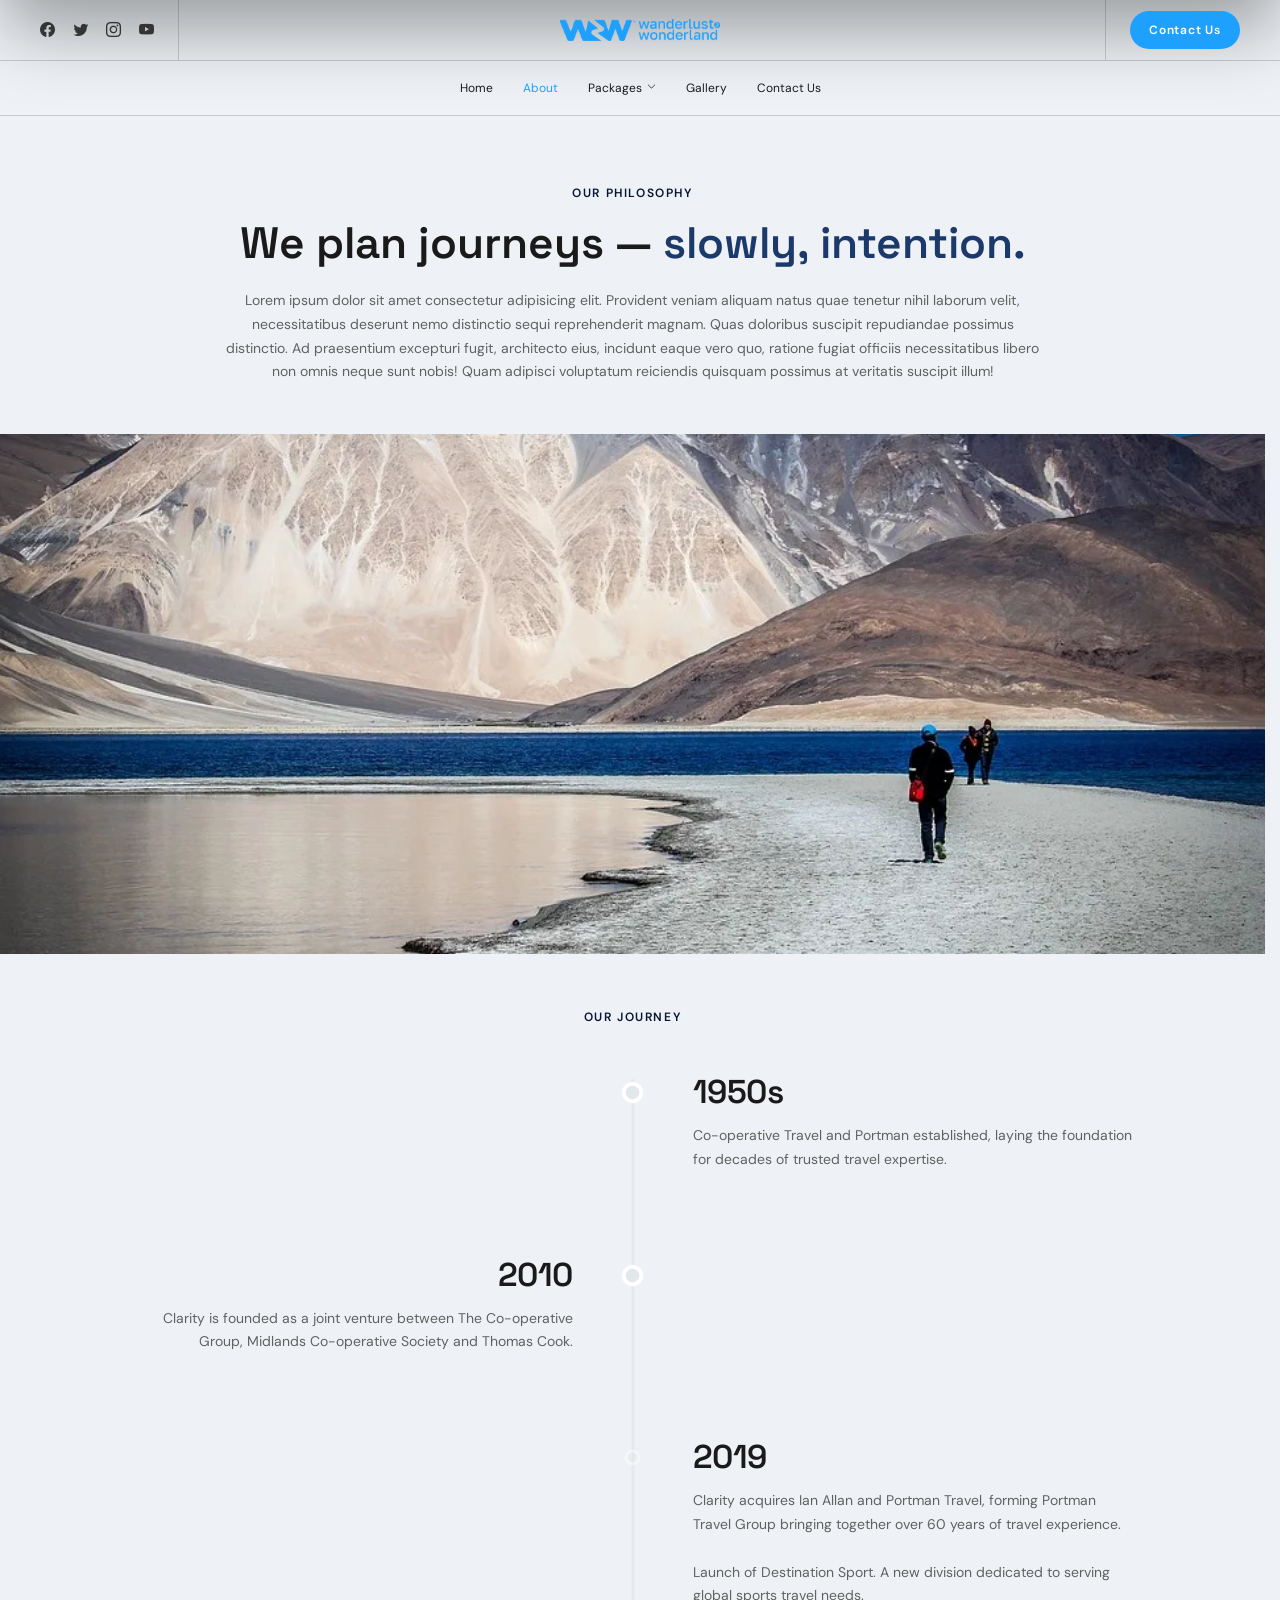
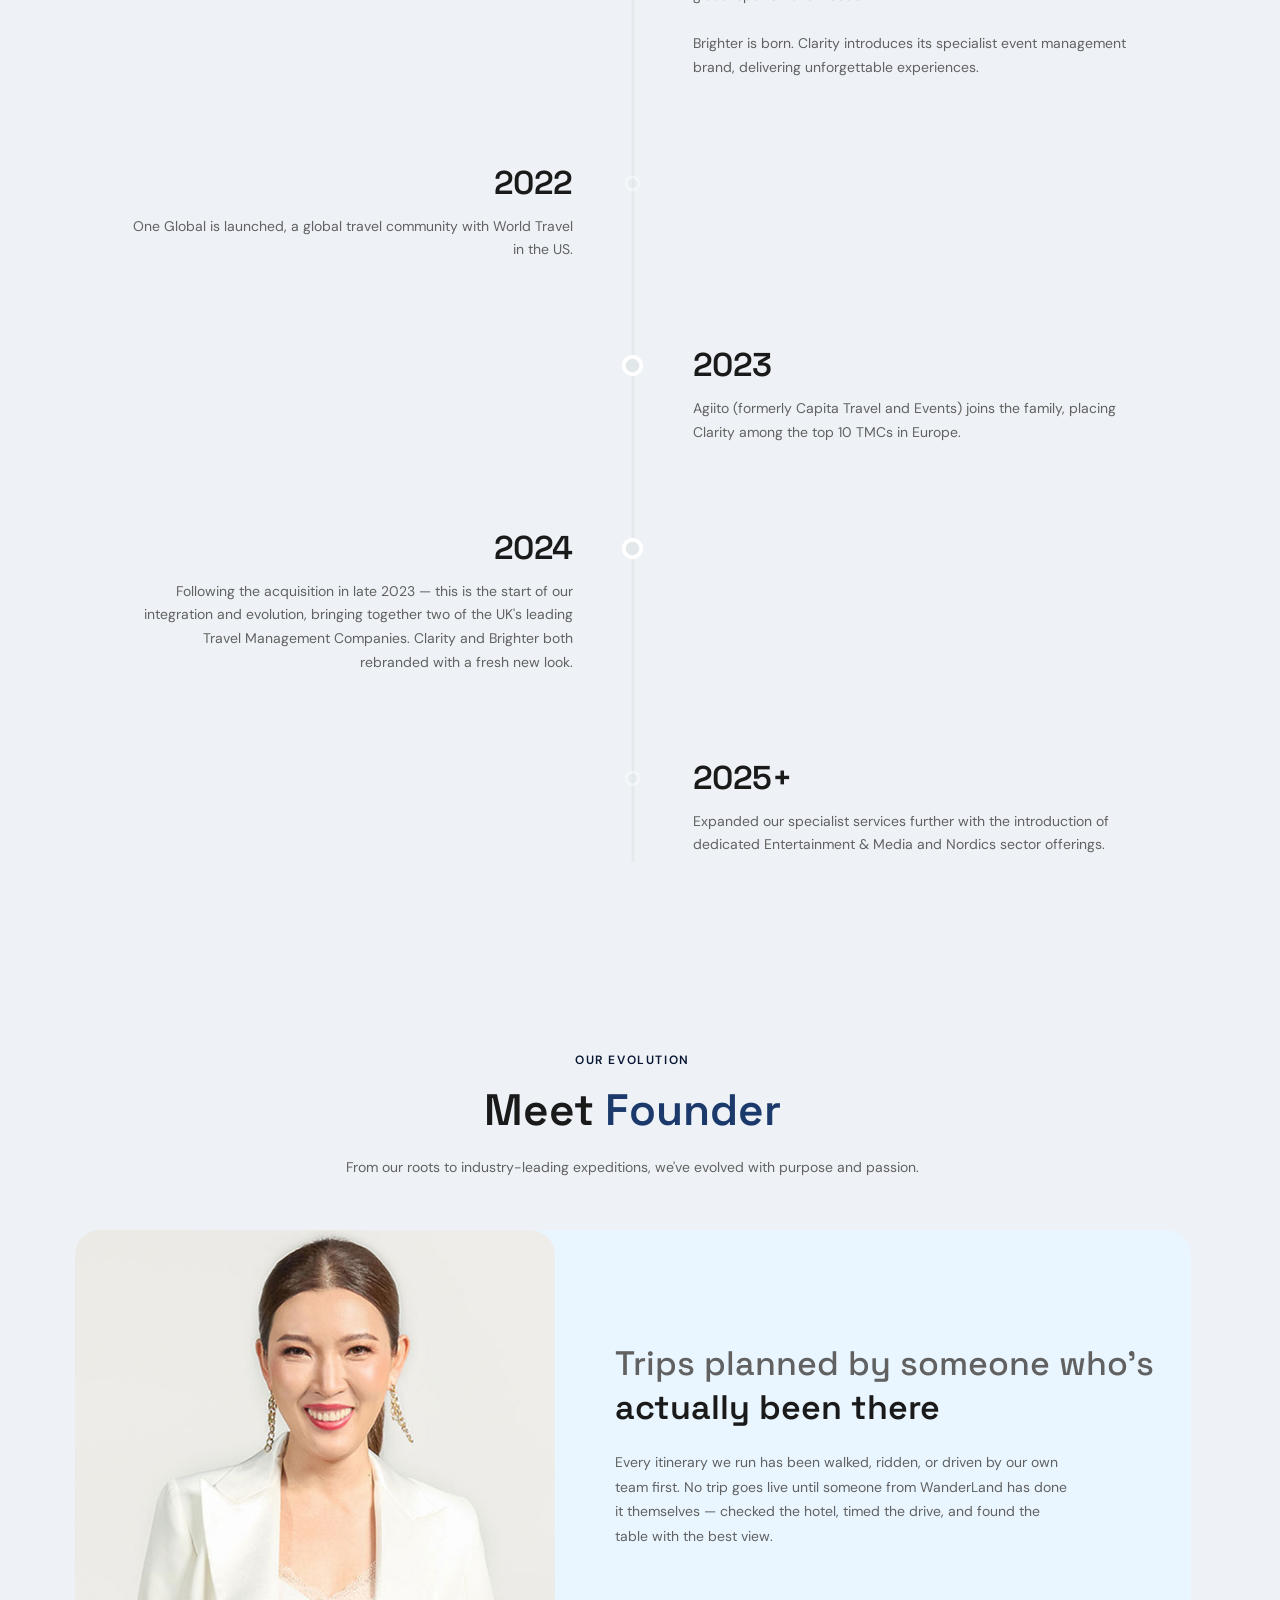
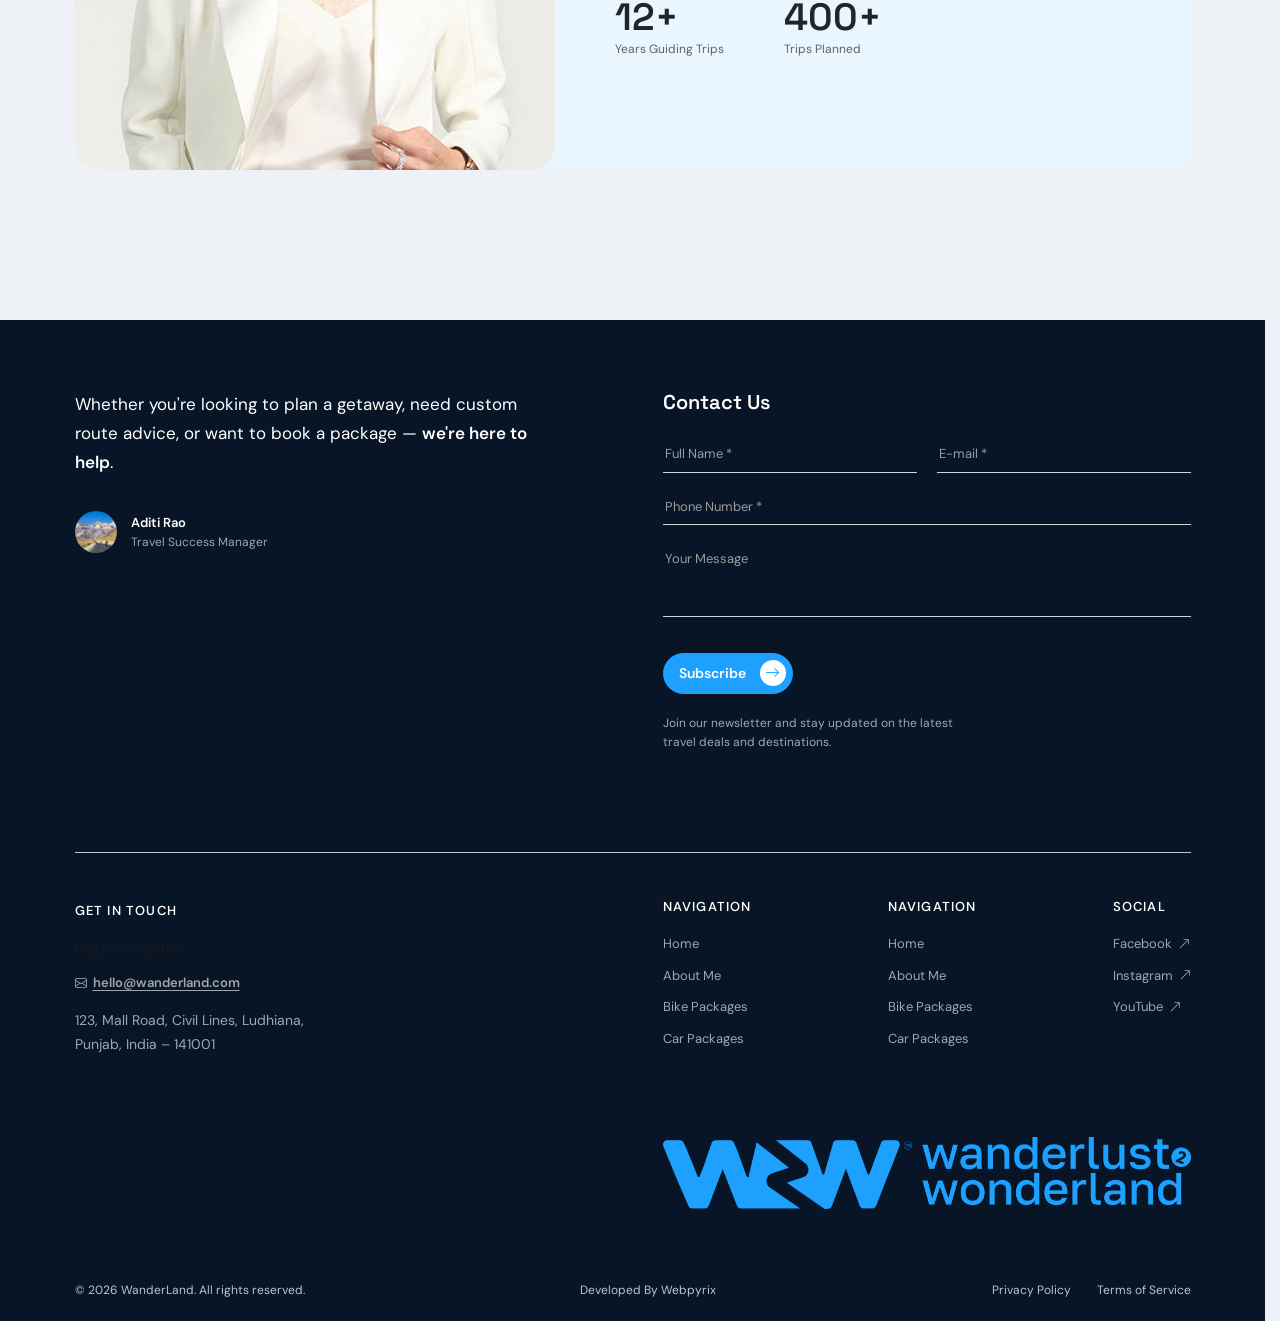
==== about.html @ 1464ff08 "all page complete" ====
<!DOCTYPE html>
<html lang="en">
<head>
<meta charset="UTF-8">
<meta name="viewport" content="width=device-width, initial-scale=1.0">
<title>About Us - WanderLand</title>

<!-- Bootstrap & Icons -->
<link href="https://cdn.jsdelivr.net/npm/bootstrap@5.3.3/dist/css/bootstrap.min.css" rel="stylesheet">
<link rel="stylesheet" href="https://cdn.jsdelivr.net/npm/bootstrap-icons@1.11.3/font/bootstrap-icons.css">
<link href="https://fonts.googleapis.com/css2?family=DM+Sans:wght@400;500;600;700&family=Montserrat:wght@400;500;600&family=Playfair+Display:wght@500;600;700&family=Space+Grotesk:wght@500;600;700&display=swap" rel="stylesheet">

<link rel="stylesheet" href="./style/style.css">
<link rel="stylesheet" href="./style/media.css">
</head>

<body>
    <style>
        .main-nav a { color: var(--heading); }
        .social-icons a { color: var(--heading); }
        .top-bar { border-bottom: 1px solid rgb(0 0 0 / 16%); }
        .contact-wrap { border-left: 1px solid rgb(0 0 0 / 16%); }
        .header-left { border-right: 1px solid rgb(0 0 0 / 16%); }
        .main-nav { border-bottom: 1px solid rgb(0 0 0 / 16%); }
    </style>

<header class="site-header" id="siteHeader">

  <div class="top-bar">
    <div class="top-bar-inner">

      <div class="header-left">
        <div class="social-icons">
          <a href="#" aria-label="Facebook"><i class="bi bi-facebook"></i></a>
          <a href="#" aria-label="Twitter"><i class="bi bi-twitter"></i></a>
          <a href="#" aria-label="Instagram"><i class="bi bi-instagram"></i></a>
          <a href="#" aria-label="YouTube"><i class="bi bi-youtube"></i></a>
        </div>

        <button class="menu-toggle" id="menuToggle" aria-label="Open menu">
          <span class="menu-lines">
            <span></span>
            <span></span>
          </span>
        </button>
      </div>

      <a href="index.html" class="logo">
       <img src="images/logo/Full Logo Horizontal PNG.png" alt="Logo">
      </a>

      <div class="contact-wrap">
        <a href="contact.html">
          <button class="btn-contact project-cta-btn">
            <span class="btn-text">Contact Us</span>
          </button>
        </a>
      </div>

    </div>
  </div>

  <!-- Second nav: main menu -->
  <nav class="main-nav">
    <ul>
      <li><a href="index.html">Home</a></li>
      <li><a href="about.html" class="active">About</a></li>
      <li class="has-dropdown">
        <a href="package-detail.html" class="dropdown-trigger">
          Packages <i class="bi bi-chevron-down dropdown-arrow"></i>
        </a>
        <ul class="nav-dropdown">
          <li><a href="bike-packages.html">Bike Packages</a></li>
          <li><a href="car-packages.html">Car Packages</a></li>
        </ul>
      </li>
      <li><a href="gallery.html">Gallery</a></li>
      <li><a href="contact.html">Contact Us</a></li>
    </ul>
  </nav>

</header>

<!-- ============ FULLSCREEN MENU OVERLAY ============ -->
<div class="mega-menu" id="megaMenu">
  <div class="mega-menu-inner">
    <div class="mega-menu-left">
      <img src="./images/img6.jpg" alt="" id="megaMenuImg" class="mega-menu-img show">
    </div>
    <div class="mega-menu-content">
      <div class="mega-menu-right">
        <ul class="mega-menu-list">
          <li><a href="index.html" data-img="./images/img6.jpg">Home</a></li>
          <li><a href="about.html" data-img="./images/img4.jpg" class="active">About</a></li>
          <li><a href="package-detail.html" data-img="./images/img1.jpg">Packages</a></li>
          <li><a href="#" data-img="./images/img9.jpg">Stories</a></li>
          <li><a href="#" data-img="./images/img5.jpg">Gallery</a></li>
          <li><a href="contact.html" data-img="./images/img7.jpg">Contact</a></li>
        </ul>
      </div>

      <div class="mega-menu-info">
        <div class="mega-menu-info-block">
          <span class="mega-info-label">Social</span>
          <a href="#">Facebook</a>
          <a href="#">Instagram</a>
          <a href="#">YouTube</a>
        </div>
        <div class="mega-menu-info-block">
          <span class="mega-info-label">Find Us</span>
          <p class="mega-info-line">123, Mall Road, Civil Lines</p>
          <p class="mega-info-line">Ludhiana, Punjab, India – 141001</p>
        </div>
      </div>
    </div>
  </div>
</div>

<!-- ============ PAGE WRAP ============ -->
<div class="page-wrap">

  <!-- ============================================================
       1. ABOUT HERO SECTION (Our Philosophy)
       ============================================================ -->
  <section class="about-hero-section">
    <div class="container">

      <!-- Reusable Center Heading (Matches index.html) -->
      <div class="section-heading-center">
        <span class="packages-eyebrow">Our Philosophy</span>

        <h1>
          We plan journeys  — <span class="heading-highlight">slowly, intention.</span>
        </h1>

        <p class="para">
Lorem ipsum dolor sit amet consectetur adipisicing elit. Provident veniam aliquam natus quae tenetur nihil laborum velit, necessitatibus deserunt nemo distinctio sequi reprehenderit magnam. Quas doloribus suscipit repudiandae possimus distinctio.
Ad praesentium excepturi fugit, architecto eius, incidunt eaque vero quo, ratione fugiat officiis necessitatibus libero non omnis neque sunt nobis! Quam adipisci voluptatum reiciendis quisquam possimus at veritatis suscipit illum!        </p>
      </div>
         </div>

      <!-- Big Center Rounded Image -->
      <div class="about-hero-image-wrap">
        <div class="about-hero-image-card">
          <img src="./images/img10.webp" alt="WanderLand Landscape" onerror="this.src='https://placehold.co/1200x675/1ea0fe/ffffff?text=Add+Photo'">
        </div>
      </div>

 
  </section>

  <style>
    /* ============ 1. ABOUT HERO SECTION STYLES ============ */
    .about-hero-section {
        padding: 180px 0 50px;
        text-align: center;
    }

    /* Common Reusable Section Heading */
    .section-heading-center {
        text-align: center;
        max-width: 820px;
        margin: 0 auto 50px;
  
    }

    .section-heading-center .packages-eyebrow {
        margin-bottom: 14px;
        display: inline-block;
    }

    .section-heading-center h1,
    .section-heading-center h2 {
        font-size: clamp(26px, 3.8vw, 44px);
        font-weight: 600;
        line-height: 1.25;
        color: var(--heading);
        margin-bottom: 18px;
    }

    .section-heading-center .para {
        font-size: 14px;
        line-height: 1.7;
        color: var(--para);
        /* max-width: 640px; */
        margin: 0 auto;
    }

    /* Center Rounded Image */


    .about-hero-image-card {
        width: 100%;
        /* aspect-ratio: 16 / 9; */
        height: 520px;
        /* border-radius: var(--card-radius); */
        overflow: hidden;
   
        /* border: 1px solid #dfe3e4; */
    }

    .about-hero-image-card img {
        width: 100%;
        height: 100%;
        object-fit: cover;
        display: block;
        transition: transform 0.8s ease;
    }

    .about-hero-image-card:hover img {
        transform: scale(1.03);
    }


  </style>


  <!-- ============================================================
       2. SCROLL TIMELINE SECTION (Our Evolution)
       ============================================================ -->
  <section class="journey-timeline-section" id="journeyTimeline">
    <div class="container">

      <!-- Reusable Heading (Same class) -->
      <div class="section-heading-center" style="margin-bottom: 14px;">
        <span class="packages-eyebrow">Our Journey</span>
        <!-- <h2>
          A journey built on <span class="heading-highlight">people and progress</span>
        </h2>
        <p class="para">
          From our roots to industry-leading expeditions, we've evolved with purpose and passion.
        </p> -->
      </div>





      

      <!-- Timeline Wrapper -->
      <div class="journey-timeline-body">

        <!-- Track Line & Scroll Progress Line -->
        <div class="journey-line-track" id="journeyTrack">
          <div class="journey-line-progress" id="journeyProgress"></div>
        </div>

        <!-- 1. 1950s -->
        <div class="journey-row is-right">
          <div class="journey-side journey-side-left"></div>
          <div class="journey-center-col">
            <span class="journey-dot"></span>
          </div>
          <div class="journey-side journey-side-right">
            <h3 class="journey-year">1950s</h3>
            <p class="para journey-desc">Co-operative Travel and Portman established, laying the foundation for decades of trusted travel expertise.</p>
          </div>
        </div>

        <!-- 2. 2010 -->
        <div class="journey-row is-left">
          <div class="journey-side journey-side-left">
            <h3 class="journey-year">2010</h3>
            <p class="para journey-desc">Clarity is founded as a joint venture between The Co-operative Group, Midlands Co-operative Society and Thomas Cook.</p>
          </div>
          <div class="journey-center-col">
            <span class="journey-dot"></span>
          </div>
          <div class="journey-side journey-side-right"></div>
        </div>

        <!-- 3. 2019 -->
        <div class="journey-row is-right">
          <div class="journey-side journey-side-left"></div>
          <div class="journey-center-col">
            <span class="journey-dot"></span>
          </div>
          <div class="journey-side journey-side-right">
            <h3 class="journey-year">2019</h3>
            <p class="para journey-desc">Clarity acquires Ian Allan and Portman Travel, forming Portman Travel Group bringing together over 60 years of travel experience.<br><br>Launch of Destination Sport. A new division dedicated to serving global sports travel needs.<br><br>Brighter is born. Clarity introduces its specialist event management brand, delivering unforgettable experiences.</p>
          </div>
        </div>

        <!-- 4. 2022 -->
        <div class="journey-row is-left">
          <div class="journey-side journey-side-left">
            <h3 class="journey-year">2022</h3>
            <p class="para journey-desc">One Global is launched, a global travel community with World Travel in the US.</p>
          </div>
          <div class="journey-center-col">
            <span class="journey-dot"></span>
          </div>
          <div class="journey-side journey-side-right"></div>
        </div>

        <!-- 5. 2023 -->
        <div class="journey-row is-right">
          <div class="journey-side journey-side-left"></div>
          <div class="journey-center-col">
            <span class="journey-dot"></span>
          </div>
          <div class="journey-side journey-side-right">
            <h3 class="journey-year">2023</h3>
            <p class="para journey-desc">Agiito (formerly Capita Travel and Events) joins the family, placing Clarity among the top 10 TMCs in Europe.</p>
          </div>
        </div>

        <!-- 6. 2024 -->
        <div class="journey-row is-left">
          <div class="journey-side journey-side-left">
            <h3 class="journey-year">2024</h3>
            <p class="para journey-desc">Following the acquisition in late 2023 — this is the start of our integration and evolution, bringing together two of the UK's leading Travel Management Companies. Clarity and Brighter both rebranded with a fresh new look.</p>
          </div>
          <div class="journey-center-col">
            <span class="journey-dot"></span>
          </div>
          <div class="journey-side journey-side-right"></div>
        </div>

        <!-- 7. 2025+ -->
        <div class="journey-row is-right">
          <div class="journey-side journey-side-left"></div>
          <div class="journey-center-col">
            <span class="journey-dot"></span>
          </div>
          <div class="journey-side journey-side-right">
            <h3 class="journey-year">2025+</h3>
            <p class="para journey-desc">Expanded our specialist services further with the introduction of dedicated Entertainment &amp; Media and Nordics sector offerings.</p>
          </div>
        </div>

      </div>

    </div>
  </section>

  <style>
    /* ============ 2. SCROLL TIMELINE SECTION STYLES ============ */
    .journey-timeline-section {
        /* padding: 100px 0 70px; */
        /* background-color: var(--white); */
        position: relative;
        overflow: hidden;
        /* background-color: var(--section-color); */
        border-radius: 80px;
    }

  

    .journey-timeline-body {
        position: relative;
        max-width: 1060px;
        margin: 0 auto;
        padding: 20px 15px 40px;
    }

    /* Track line (Desktop center) */
    .journey-line-track {
        position: absolute;
        left: 50%;
        top: 25px;
        bottom: 35px;
        width: 3px;
        background: #e5e9ec;
        transform: translateX(-50%);
        border-radius: 999px;
        z-index: 1;
    }

    /* Animated progress line */
    .journey-line-progress {
        position: absolute;
        left: 0;
        top: 0;
        width: 100%;
        height: 0px;
        background: var(--primary);
        border-radius: 999px;
        transition: height 0.08s linear;
        will-change: height;
    }

    /* Desktop Alternating Rows (3 columns) */
    .journey-row {
        display: grid;
        grid-template-columns: 1fr 70px 1fr;
        align-items: flex-start;
        margin-bottom: 85px;
        position: relative;
        z-index: 2;
    }

    .journey-row:last-child {
        margin-bottom: 0;
    }

    .journey-center-col {
        display: flex;
        justify-content: center;
        position: relative;
    }

    /* Dot Inactive */
    .journey-dot {
        width: 17px;
        height: 17px;
        border-radius: 50%;
        background: #e2e8ea;
        border: 3px solid var(--white);
        /* box-shadow: 0 0 0 1px #d0d7da; */
        margin-top: 10px;
        opacity: 0.45;
        transform: scale(0.9);
        transition: all 0.3s cubic-bezier(0.34, 1.56, 0.64, 1);
    }

    /* Dot Active (Solid Black when line reaches it) */
    .journey-row.active .journey-dot {
        opacity: 1;
        background:var(--heading);
        border: 3px solid var(--section-color);
        /* box-shadow: 0 0 0 2px #1a1a1a, 0 4px 12px rgba(0, 0, 0, 0.25); */
        transform: scale(1.25);
    }

    .journey-year {
        font-family: "Space Grotesk", sans-serif;
        font-size: clamp(22px, 3.4vw, 33px);
        font-weight: 600;
    
        color: var(--heading);
        line-height: 1.15;
        margin-bottom: 12px;
        letter-spacing: -0.5px;
    }

    .journey-desc {
        font-size: 14px;
        line-height: 1.7;
        color: var(--para);
    }

    /* Desktop Left side */
    .journey-side-left {
        text-align: right;
        padding-right: 25px;
    }

    .journey-side-left .journey-desc {
        margin-left: auto;
        max-width: 440px;
    }

    /* Desktop Right side */
    .journey-side-right {
        text-align: left;
        padding-left: 25px;
    }

    .journey-side-right .journey-desc {
        margin-right: auto;
        max-width: 440px;
    }

  
  </style>




<!-- ============================================================
     CEO / FOUNDER SECTION
     ============================================================ -->
<section class="ceo-section">
  <div class="container">



          <div class="section-heading-center">
        <span class="packages-eyebrow">Our Evolution</span>
        <h2>
            Meet<span class="heading-highlight"> Founder</span>
        </h2>
        <p class="para">
          From our roots to industry-leading expeditions, we've evolved with purpose and passion.
        </p>
      </div>

    <div class="ceo-layout">

      <div class="ceo-img">
        <img src="./images/img-cover-m.jpg" alt="WanderLand Founder" onerror="this.src='https://placehold.co/700x700/1ea0fe/ffffff?text=Add+Photo'">
      </div>

      <div class="ceo-content">
        <h2 class="ceo-heading">
          <span class="ceo-heading-light">Trips planned by someone who's</span> actually been there
        </h2>

        <p class="para ceo-text">Every itinerary we run has been walked, ridden, or driven by our own team first. No trip goes live until someone from WanderLand has done it themselves — checked the hotel, timed the drive, and found the table with the best view.</p>

        <div class="ceo-stats">
          <div class="ceo-stat">
            <span class="ceo-stat-num">12+</span>
            <span class="ceo-stat-label">Years Guiding Trips</span>
          </div>
          <div class="ceo-stat">
            <span class="ceo-stat-num">400+</span>
            <span class="ceo-stat-label">Trips Planned</span>
          </div>
        </div>
      </div>

    </div>

  </div>
</section>

<style>
  /* ============ CEO / FOUNDER SECTION ============ */

.ceo-section{
    padding: 150px 0px;
}

.ceo-layout{
    display: grid;
    grid-template-columns: 480px 1fr;
    gap: 60px;
    align-items: center;
    background-color: var(--section-color);
    border-radius: var(--card-radius);
}

.ceo-img{
    /* aspect-ratio: 1 / 1; */
    height: 540px;
    border-radius: var(--card-radius);
    overflow: hidden;
}

.ceo-img img{
    width: 100%;
    height: 100%;
    object-fit: cover;
    display: block;
}

.ceo-heading{
    font-size: clamp(24px, 2.8vw, 34px);
    font-weight: 600;
    line-height: 1.3;
    margin-bottom: 20px;
}

.ceo-heading-light{
    color: var(--para);
    font-weight: 500;
}

.ceo-text{
    font-size: 14px;
    line-height: 1.75;
    max-width: 460px;
    margin-bottom: 50px;
}

.ceo-stats{
    display: flex;
    gap: 60px;
}

.ceo-stat{
    display: flex;
    flex-direction: column;
    gap: 4px;
}

.ceo-stat-num{
    font-family: "Space Grotesk", sans-serif;
    font-size: clamp(28px, 3.2vw, 38px);
    font-weight: 600;

    line-height: 1;
}

.ceo-stat-label{
    font-size: 12px;
    color: var(--para);
}

.ceo-content{
  padding-right: 20px;
}

</style>







<style>

  /* ============================================================
   RESPONSIVE — ALL SECTIONS (About Hero + Journey Timeline + CEO)
   ============================================================ */

@media (max-width: 992px) {
  /* About Hero */
  .about-hero-section { padding: 130px 0 90px; }
  .about-hero-image-card { height: 420px; }

  /* Journey Timeline */
  .journey-timeline-section { padding: 90px 0 120px; }
  .journey-row { margin-bottom: 65px; }

  /* CEO / Founder */
  .ceo-layout { grid-template-columns: 380px 1fr; gap: 40px; }
  .ceo-img { height: 460px; }
  .ceo-stats { gap: 40px; }
}

@media (max-width: 767px) {
  /* About Hero */
  .about-hero-section { padding: 100px 0 70px; }
  .about-hero-image-card { height: 320px; }

  /* Journey Timeline */
  .journey-timeline-section { padding: 70px 0 90px; }
  .journey-timeline-body { padding: 10px 15px 30px 42px; }

  .journey-line-track {
    left: 17px;
    top: 12px;
    bottom: 25px;
    width: 2px;
    transform: none;
  }

  .journey-row {
    display: block;
    position: relative;
    margin-bottom: 48px;
  }

  .journey-center-col {
    position: absolute;
    left: -32px;
    top: 4px;
    width: 14px;
    height: 14px;
    display: flex;
    align-items: center;
    justify-content: center;
  }

  .journey-dot {
    width: 14px;
    height: 14px;
    margin-top: 0;
    border: 2.5px solid var(--white);
    box-shadow: 0 0 0 1px #d0d7da;
  }

  .journey-row.active .journey-dot {
    transform: scale(1.15);
    box-shadow: 0 0 0 2px #1a1a1a;
  }

  .journey-row.is-right .journey-side-left { display: none !important; }
  .journey-row.is-left .journey-side-right { display: none !important; }

  .journey-side-left,
  .journey-side-right {
    display: block !important;
    text-align: left !important;
    padding: 0 !important;
    max-width: 100% !important;
  }

  .journey-side-left .journey-desc,
  .journey-side-right .journey-desc {
    margin: 0 !important;
    max-width: 100% !important;
    text-align: left !important;
  }

  .journey-year { margin-bottom: 8px; }
  .journey-desc { font-size: 13.5px; line-height: 1.6; color: var(--para); }

  /* CEO / Founder */
  .ceo-section { padding: 0 0 90px; }
  .ceo-layout {
    grid-template-columns: 1fr;
    gap: 30px;
    text-align: center;
  }
  .ceo-img {
    max-width: 300px;
    height: 300px;
    margin: 0 auto;
  }
  .ceo-text { margin: 0 auto 34px; }
  .ceo-stats { justify-content: center; }
}

@media (max-width: 576px) {
  /* About Hero */
  .about-hero-section { padding: 90px 0 60px; }
  .about-hero-image-card { height: 240px; }

  /* Journey Timeline */
  .journey-timeline-body { padding: 10px 12px 24px 36px; }
  .journey-line-track { left: 14px; }
  .journey-center-col { left: -26px; }

  /* CEO / Founder */
  .ceo-img { max-width: 240px; height: 240px; }
  .ceo-stats { gap: 28px; }
  .ceo-stat-num { font-size: 26px; }
}
</style>



  <!-- ============ FOOTER ============ -->
  <footer class="site-footer">
    <div class="footer-panel">
      <div class="container">

        <div class="footer-top">
          <div class="footer-intro">
            <p class="para footer-intro-text">Whether you're looking to plan a getaway, need custom route advice, or want to book a package — <span class="highlight">we're here to help</span>.</p>
            <div class="footer-person">
              <img src="./images/img2.jpg" class="footer-person-avatar" alt="Support person">
              <div class="footer-person-info">
                <span class="footer-person-name">Aditi Rao</span>
                <span class="footer-person-role">Travel Success Manager</span>
              </div>
            </div>
          </div>

          <div class="footer-newsletter">
            <h3>Contact Us</h3>
            <form class="footer-form" id="footerForm">
              <div class="footer-form-row">
                <input type="text" placeholder="Full Name *" required>
                <input type="email" placeholder="E-mail *" required>
              </div>
              <div class="footer-form-row">
                <input type="tel" placeholder="Phone Number *" required>
              </div>
              <textarea placeholder="Your Message" rows="3"></textarea>
              <button type="submit" class="long-btn footer-submit-btn">
                <span class="btn-text">Subscribe</span>
                <span class="btn-arrow"><i class="bi bi-arrow-right"></i></span>
              </button>
            </form>
            <p class="para footer-newsletter-note">Join our newsletter and stay updated on the latest travel deals and destinations.</p>
          </div>
        </div>

        <div class="footer-divider"></div>

        <div class="footer-links-row">
          <div class="footer-address">
            <div class="footer-col footer-contact">
              <span class="footer-col-label">Get In Touch</span>
              <div class="footer-phone">(312) 555-2468</div>
              <a href="mailto:hello@wanderland.com" class="footer-email">
                <i class="bi bi-envelope"></i> hello@wanderland.com
              </a>
              <p class="para footer-address">123, Mall Road, Civil Lines, Ludhiana, Punjab, India – 141001</p>
            </div>
          </div>

          <div class="footer-nav">
            <div class="footer-col">
              <span class="footer-col-label">Navigation</span>
              <a href="index.html">Home</a>
              <a href="about.html">About Me</a>
              <a href="bike-packages.html">Bike Packages</a>
              <a href="car-packages.html">Car Packages</a>
            </div>
            <div class="footer-col">
              <span class="footer-col-label">Navigation</span>
              <a href="index.html">Home</a>
              <a href="about.html">About Me</a>
              <a href="bike-packages.html">Bike Packages</a>
              <a href="car-packages.html">Car Packages</a>
            </div>

            <div class="footer-col">
              <span class="footer-col-label">Social</span>
              <a href="#">Facebook <i class="bi bi-arrow-up-right"></i></a>
              <a href="#">Instagram <i class="bi bi-arrow-up-right"></i></a>
              <a href="#">YouTube <i class="bi bi-arrow-up-right"></i></a>
            </div>
          </div>
        </div>

        <div class="footer-logo">
          <div class="footer-logo-blank"></div>
          <div class="footer-logo-wrap">
            <img src="images/logo/Full Logo Horizontal PNG.png" alt="WanderLand" class="footer-logo-img">
          </div>
        </div>

      </div>
    </div>

    <div class="footer-bottom">
      <div class="container footer-bottom-inner">
        <span>© 2026 WanderLand. All rights reserved.</span>
        <a href="" class="webpyrix">Developed By Webpyrix</a>
        <div class="footer-bottom-links">
          <a href="#">Privacy Policy</a>
          <a href="#">Terms of Service</a>
        </div>
      </div>
    </div>
  </footer>

</div><!-- /page-wrap -->

<script src="https://cdn.jsdelivr.net/npm/bootstrap@5.3.3/dist/js/bootstrap.bundle.min.js"></script>
<script src="https://cdnjs.cloudflare.com/ajax/libs/jquery/3.7.1/jquery.min.js"></script>
<script src="./javascript/script.js"></script>

<!-- ============ TIMELINE SCROLL SCRIPT ============ -->
<script>
function initJourneyTimeline() {
  const track = document.getElementById('journeyTrack');
  const progress = document.getElementById('journeyProgress');
  const rows = document.querySelectorAll('.journey-row');

  if (!track || !progress || rows.length === 0) return;

  function onScroll() {
    const trackRect = track.getBoundingClientRect();
    const windowHeight = window.innerHeight;

    // Screen ke 50% (center of viewport) par line calculate karein
    const triggerY = windowHeight * 0.5;

    const currentDist = triggerY - trackRect.top;
    const totalDist = trackRect.height;

    let linePixels = Math.max(0, Math.min(totalDist, currentDist));
    progress.style.height = linePixels + 'px';

    // Dot activation check: jab line dot ke center tak pohnche
    rows.forEach(function (row) {
      const dot = row.querySelector('.journey-dot');
      if (!dot) return;
      const dotRect = dot.getBoundingClientRect();
      const dotCenterY = dotRect.top + (dotRect.height / 2);

      if (dotCenterY <= triggerY) {
        row.classList.add('active');
      } else {
        row.classList.remove('active');
      }
    });
  }

  window.addEventListener('scroll', onScroll, { passive: true });
  window.addEventListener('resize', onScroll);
  onScroll();
}

if (document.readyState === 'loading') {
  document.addEventListener('DOMContentLoaded', initJourneyTimeline);
} else {
  initJourneyTimeline();
}
</script>

</body>
</html>
---- style/style.css ----
@import url('https://fonts.googleapis.com/css2?family=Space+Grotesk:wght@300..700&display=swap');
@import url('https://fonts.googleapis.com/css2?family=DM+Sans:ital,opsz,wght@0,9..40,100..1000;1,9..40,100..1000&display=swap');
/* @import url('https://fonts.googleapis.com/css2?family=Cormorant:ital,wght@0,300..700;1,300..700&display=swap'); */

*,p,h1,h2,h3,h4,h5,h6,ul,ol,li{
    margin:0;
    padding:0;
    box-sizing:border-box;
}

html{
    scrollbar-gutter: stable;
}

:root{
    --primary:#1ea0fe;
    --section-color:#eaf6ff;
     /* --section-color:#e0eefd; */
     /* --section-color:#edece8; */
     --section-color2:#edece8;
    --heading:#1a1a1a;
    --white:#ffffff;
    --light-white: rgba(255, 255, 255, .85);
    --para:#616161;
    --para2:#f6f6f6;
    --footer-color:#071527;
    --footer-text:#ffffff9e;
    --card-radius:25px;
}

h1,h2,h3,h4,h5,h6{
  font-family: "Space Grotesk", sans-serif;
    /* font-family: "Cormorant", serif; */
 color: var(--heading);
}

a{
    text-decoration: none;
    color: inherit;
}

ul{
    list-style: none;
}

body{
    overflow-x:hidden;
    /* background-color: #f0f4f5; */
    /* background-color: #eef2f6; */
    background-color: #eef2f6;
      font-family: "DM Sans", sans-serif;
}

/* ============ HEADER (both nav rows) ============ */

.site-header{
    position: fixed;
    top:0;
    left:0;
    width:100%;
    z-index: 2000;
    background: transparent;
    transition: box-shadow .35s ease, background .35s ease;
}

.top-bar{
    border-bottom: 1px solid rgba(255, 255, 255, 0.474);
    transition: padding .35s ease, border-color .35s ease;
}

.top-bar-inner{
    height: 60px;
    display:grid;
    grid-template-columns: 1fr auto 1fr;
    padding: 0px 40px;
}

.header-left{
    grid-column: 1;
    position: relative;
    justify-self: start;
    display:flex;
    align-items:center;
    min-height: 24px;
    padding-right: 24px;
    border-right: 1px solid rgba(255, 255, 255, 0.474);
    transition: border-color .35s ease;
}

.social-icons{
    display:flex;
    align-items:center;
    gap:18px;
    transition: opacity .3s ease, visibility .3s ease;
}

.social-icons a{
    color: var(--white);
    font-size: 15px;
    opacity: .85;
    transition: opacity .2s ease, color .2s ease;
}

.social-icons a:hover{
    opacity: 1;
    color: var(--primary);
}

.menu-toggle{
    display:none;
    position: absolute;
    left: 0;
    top: 50%;
    transform: translateY(-50%);
    align-items:center;
    gap: 6px;
    background: none;
    border: none;
    padding: 6px 0;
    cursor: pointer;
    opacity: 0;
    transition: opacity .3s ease;
}

.menu-lines{
    position: relative;
    display:flex;
    flex-direction: column;
    justify-content: center;
    gap: 5px;
}

.menu-lines span{
    display:block;
    width: 24px;
    height: 2px;
    border-radius: 1px;
    transform: scaleY(.5);
    transform-origin: center;
    transition: background .35s ease, transform .35s ease;
}

.logo{
    grid-column: 2;
    font-family: 'Playfair Display', serif;
    display:flex;
    align-items:center;
    justify-content:center;
    text-align: center;
    line-height: 1;
    font-weight: 600;
    letter-spacing: .5px;
    transition: font-size .35s ease;
}
   .logo img {
        width: 160px;
    }

.contact-wrap{
    grid-column: 3;
    justify-self: end;
    display:flex;
    align-items:center;
    justify-content: flex-end;
    padding-left: 24px;
    border-left: 1px solid rgba(255, 255, 255, 0.474);
    transition: border-color .35s ease;
}

.btn-contact{
    position: relative;
    display:inline-flex;
    align-items: center;
    justify-content: center;
    background: var(--primary);
    color: var(--white);
    font-size: 12px;
    font-weight: 600;
    letter-spacing: .8px;
    padding: 10px 19px;
    border-radius: 999px;
    overflow: hidden;
    transition: all 0.3s cubic-bezier(0.23, 1, 0.320, 1);
    border: none;
}

.btn-contact::before{
    content: '';
    position: absolute;
    inset: 0;
    margin: auto;
    width: 50px;
    height: 50px;
    border-radius: inherit;
    scale: 0;
    z-index: 0;
    background-color:var(--heading);
    transition: all 0.6s cubic-bezier(0.23, 1, 0.320, 1);
}

.btn-contact:hover::before{
    scale: 3;
}

.btn-contact:hover{
    color: var(--white);
    box-shadow: 0 0 20px rgba(0, 0, 0, 0.4);
}

.btn-contact .btn-text{
    position: relative;
    z-index: 1;
}

.main-nav{
        border-bottom: 1px solid rgba(255, 255, 255, 0.474);
    overflow: hidden;
    max-height: 60px;
    transition: max-height .35s ease, opacity .3s ease, border-color .35s ease;
}

.main-nav ul{
    display:flex;
    justify-content: center;
    gap: 30px;
    padding: 14px 40px;
}

.main-nav a{
    font-size: 12px;
    color: var(--white);
    position: relative;
    padding-bottom: 4px;
    transition: color .2s ease;
}

.main-nav a.active,
.main-nav a:hover{
    color: var(--primary);
}



    /* ============ NAV DROPDOWN (Packages) — Flatsome-style ============ */

.has-dropdown{
    position: relative;
}

.dropdown-trigger{
    display: inline-flex;
    align-items: center;
    gap: 5px;
}

.dropdown-arrow{
    font-size: 9px;
    transition: transform .2s ease;
}

.has-dropdown:hover .dropdown-arrow{
    transform: rotate(180deg);
}

.main-nav .nav-dropdown{
    display: block;
    position: absolute;
    top: 100%;
    left: 0;
    width: 200px;
    background: var(--white);
    box-shadow: 0 20px 50px rgba(20,30,40,.18);
    padding: 0px 0;
    margin-top: 12px;
    opacity: 0;
    visibility: hidden;
    transform: translateY(8px);
    transition: opacity .25s ease, transform .25s ease, visibility .25s ease;
    z-index: 10;
    border-radius: 7px;
    font-weight: 500;
    
}



.main-nav .nav-dropdown::before{
    content: "";
    position: absolute;
    top: -8px;
    left: 20px;
    width: 0;
    height: 0;
    border-left: 8px solid transparent;
    border-right: 8px solid transparent;
    border-bottom: 8px solid var(--white);
}

.has-dropdown:hover .nav-dropdown{
    opacity: 1;
    visibility: visible;
    transform: translateY(0);
}

.nav-dropdown li{
    list-style: none;
    padding: 0 24px;
}

.nav-dropdown li:not(:last-child){
    border-bottom: 1px solid rgba(0, 0, 0, 0.144)
}

.nav-dropdown li a{
    display: block;
    padding: 13px 0;
    font-size: 13px;
    color: #494c50;
    white-space: nowrap;
    transition: color .15s ease;
}

.nav-dropdown li a:hover{
    color: var(--primary);
}

.main-nav:has(.has-dropdown:hover){
    overflow: visible;
}


/* ============ SCROLLED / COMPACT STATE ============ */

.site-header.scrolled{
    background: var(--white);
}

.site-header.scrolled .top-bar{
    border-bottom-color: rgba(0,0,0,.08);
}

.site-header.scrolled .header-left{
    border-right-color: rgba(0,0,0,.08);
}

.site-header.scrolled .contact-wrap{
    border-left-color: rgba(0,0,0,.08);
}

.site-header.scrolled .social-icons{
    opacity: 0;
    visibility: hidden;
    pointer-events: none;
}

.site-header.scrolled .menu-toggle{
    display:flex;
    opacity: 1;
}

.site-header.scrolled .menu-lines span{
    background: var(--heading);
}
.site-header.scrolled .logo img{
    filter: none;
}

.site-header.scrolled .main-nav{
    max-height: 0;
    opacity: 0;
    border-color: transparent;
}

.site-header.scrolled .main-nav a{
    color: var(--heading);
}

/* ============ HERO ============ */

.hero-section{
    position: relative;
    width: 100%;
    height: 100vh;
    display:flex;
    align-items:center;
    justify-content:center;
    overflow: hidden;
}

.hero-slides{
    position:absolute;
    inset:0;
    z-index: 0;
}

.hero-slide{
    position:absolute;
    inset:0;
    background-size: cover;
    background-position: center;
    opacity: 0;
    filter: brightness(60%);
    transform: scale(1);
    transition: opacity 1.8s ease-in-out, transform 1.8s ease-in-out;
    will-change: opacity, transform;
}

.hero-slide.active{
    opacity: 1;
    animation: heroKenBurns 9s ease-in-out forwards;
}

@keyframes heroKenBurns{
    from{ transform: scale(1); }
    to{ transform: scale(1.15); }
}

.hero-content{
    position: relative;
    z-index: 2;
    text-align: center;
    color: var(--white);
    padding: 0 24px;
}

.hero-title{
    font-size: clamp(40px, 8vw, 80px);
    letter-spacing: -1px;
    color: var(--white);
    line-height: 1;
}
.hero-content .para{
       max-width: 560px;
    margin: 26px auto 0;
    color:var(--light-white);
}

.hero-overlay{
    position: absolute;
    inset: 0;
    background: linear-gradient(180deg, rgb(0 0 0 / 89%) 0%, rgba(0, 0, 0, 0.588) 140px, rgba(0, 0, 0, .15) 260px, rgb(0 0 0 / 0%) 100%);
    pointer-events: none;
    z-index: 1;
}

/* ============ PACKAGES SECTION ============ */

.heading-highlight{
    color:#1b3a6b;
    /* font-style: italic; */
}

.packages-section{
    padding: 120px 0 150px;
}

.packages-heading{
    display:grid;
    grid-template-columns: 1fr 1fr;
    gap: 40px;
    align-items: end;
    padding-bottom: 40px;
    margin-bottom: 40px;
    border-bottom: 1px solid #dfe3e4;
}

.heading-left::before{
    content:"";
    display:block;
    width: 46px;
    height: 2px;
    background:#1b3a6b;

    margin-bottom: 18px;
}

.packages-eyebrow{
    display:block;
    font-size: 12px;
    font-weight: 600;
    letter-spacing: 1.6px;
    text-transform: uppercase;
    color: #071532;
    margin-bottom: 12px;
}

.packages-heading h2{
    font-size: clamp(26px,3.8vw,44px);
    font-weight: 600;
    line-height: 1.15;
    font-style: italic;
}

.heading-right{
    position: relative;
}

.heading-right::before{
    content:"";
    position: absolute;
    left: -20px;
    top: 0;
    bottom: 0;
    width: 1px;
    background: #dfe3e4;
}

.para{
    color: var(--para);
    font-size: 14px;
    line-height: 1.7;
}

.packages-toolbar{
    display:flex;
    align-items:center;
    justify-content: space-between;
    flex-wrap: wrap;
    gap: 20px;
    margin-bottom: 44px;
}







.packages-filter{
    display: inline-flex;
    align-items: center;
    gap: 12px;
    /* background-color: transparent; */
  
    border: 1px solid #dfe3e4b4;
    border-radius: 50px;
    padding: 8px;
    /* box-shadow: 0 8px 24px rgba(20,30,40,.06); */
}

.filter-btn{
    background: none;
    border: none;
    border-radius: 20px;
    color: var(--heading);

    font-size: 14px;
    font-weight: 600;
    letter-spacing: .6px;
      padding: 8px 28px;
    cursor: pointer;
    transition: background .3s ease, color .3s ease;
   

    
}

.filter-btn:hover{
    color: var(--wh);
    background-color: var(--primary);
    
}

.filter-btn.active{
    background: var(--primary);
    color: var(--white);
        box-shadow: 0 8px 20px rgba(30, 161, 254, 0.3);
}

.filter-btn.active:hover{
    color: var(--white);
}





.packages-carousel-nav{
    display:flex;
    align-items:center;
    gap: 12px;
    flex-shrink: 0;
}

.packages-carousel-nav button.owl-prev,
.packages-carousel-nav button.owl-next{
    width: 42px;
    height: 42px;
    border-radius: 50%;
    background: var(--white) !important;
    border: 1px solid #e0e0e0 !important;
    color: var(--heading) !important;
    font-size: 16px !important;
    display:flex;
    align-items:center;
    justify-content:center;
    cursor: pointer;
    transition: background .2s ease, color .2s ease, transform .2s ease, border-color .2s ease;
}

.packages-carousel-nav button.owl-prev:hover,
.packages-carousel-nav button.owl-next:hover{
    background: var(--primary) !important;
    border-color: var(--primary) !important;
    color: var(--white) !important;
    transform: translateY(-2px);
}

.packages-carousel-nav button.disabled{
    opacity: .35;
    pointer-events: none;
}

.packages-bottom-action{
    display:flex;
    justify-content: center;
    margin-top: 54px;
}
.btn-padding{
    margin-top: 36px;
}

.packages-carousel-wrap{
    position: relative;
}

.package-card{
    background: var(--white);
    border-radius: var(--card-radius);
    overflow: hidden;
    box-shadow: 0 12px 34px rgba(20,30,40,.08);
    display:flex;
    flex-direction: column;
    height: 100%;
    transition: transform .3s ease, box-shadow .3s ease;
}

.package-img{
    position: relative;
    width: 100%;
    aspect-ratio: 4 / 3;
    overflow: hidden;
}

.package-img img{
    width: 100%;
    height: 100%;
    object-fit: cover;
    transition: transform .5s ease;
}

.package-card:hover .package-img img{
    transform: scale(1.06);
}

.package-body{
    padding:15px 18px 18px;
    display:flex;
    flex-direction: column;
    flex: 1;
}

.package-title{
    font-size: 17px;
    margin-bottom: 10px;
}

.package-duration{
    display:inline-flex;
    gap: 6px;
    background: var(--para2);
    color: var(--heading);
    font-size: 11px;
    font-weight: 600;
    letter-spacing: .2px;
    padding: 4px 10px;
    border-radius: 999px;
    border: 1px solid #e6eaea;
    margin-bottom: 10px;
        width: fit-content;  
}

.package-duration i{
    color: var(--primary);
    font-size: 12px;
}

.package-desc p{
    font-size: 13px;
    line-height: 1.6;
    margin-bottom: 10px;
}

.package-footer{
    margin-top: auto;
    display:flex;
    align-items:center;
    justify-content: space-between;
    padding-top: 7px;
    border-top: 1px solid #eee;
}

.price-label{
    display:block;
    font-size: 11px;
    color: var(--footer-text);
    margin-bottom: 2px;
}

.price-value{
    display:block;
    font-size: 18px;
    font-weight: 700;
    color: var(--white);
}

.package-cta{
    position: relative;
    height: 37px;
    padding: 4px 6px 4px 16px;
    border-radius: 999px;
    background-color: var(--primary);
    color: var(--white);
    border: 1px solid var(--primary);
    display:flex;
    align-items:center;
    gap: 10px;
    font-size: 12px;
    font-weight: 600;
    letter-spacing: .3px;
    cursor: pointer;
    flex-shrink: 0;
    overflow: hidden;
    transition: all 0.3s cubic-bezier(0.23, 1, 0.320, 1);
}

.package-cta::before{
    content: '';
    position: absolute;
    inset: 0;
    margin: auto;
    width: 50px;
    height: 50px;
    border-radius: inherit;
    scale: 0;
    z-index: 0;
    background-color: var(--heading);
    transition: all 0.6s cubic-bezier(0.23, 1, 0.320, 1);
}

.package-cta:hover::before{
    scale: 3;
}

.package-cta:hover{
    border-color: var(--heading);
    box-shadow: 0 0px 20px rgba(0, 0, 0, 0.4);
}

.package-cta .btn-text{
    position: relative;
    z-index: 1;
}

.package-cta-arrow{
    position: relative;
    z-index: 1;
    display: inline-flex;
    align-items: center;
    justify-content: center;
    width: 26px;
    height: 26px;
    border-radius: 50%;
    background: var(--white);
    color: var(--primary);
    font-size: 13px;
    flex-shrink: 0;
    transition: transform 0.3s cubic-bezier(0.23, 1, 0.320, 1), color 0.3s ease;
}

.package-cta:hover .package-cta-arrow{
    color: var(--heading);
    transform: translateX(2px);
}

.packages-carousel .owl-dots{
    display:flex;
    justify-content:center;
    gap: 8px;
    margin-top: 18px;
}

.packages-carousel .owl-dot span{
    width: 8px;
    height: 8px;
    border-radius: 50%;
    background: #d7d7d7 !important;
    margin: 0 !important;
    transition: background .2s ease, width .2s ease;
}

.packages-carousel .owl-dot.active span{
    background: var(--primary) !important;
    width: 22px;
    border-radius: 5px;
}

.long-btn {
    cursor: pointer;
    position: relative;
    display: inline-flex;
    align-items: center;
    gap: 14px;
    height: 41px;
    padding: 4px 6px 4px 15px;
    font-size: 14px;
    color: var(--white);
    border: 1px solid var(--primary);
    border-radius: 999px;
    background-color: var(--primary);
    font-weight: 600;
    overflow: hidden;
    transition: all 0.3s cubic-bezier(0.23, 1, 0.320, 1);
}

.long-btn::before {
    content: '';
    position: absolute;
    inset: 0;
    margin: auto;
    width: 62px;
    height: 62px;
    border-radius: inherit;
    scale: 0;
    z-index: 0;
    background-color: var(--heading);
    transition: all 0.6s cubic-bezier(0.23, 1, 0.320, 1);
}

.long-btn:hover::before {
    scale: 3;
}

.long-btn:hover {
    color: var(--white);
    box-shadow: 0 0 20px rgba(0, 0, 0, 0.4);
    border-color: var(--heading);
}

/* Text */
.long-btn .btn-text {
    position: relative;
    z-index: 1;
    color: var(--white);
    transition: color 0.3s ease;
}

/* Arrow */
.btn-arrow {
    position: relative;
    z-index: 1;
    display: inline-flex;
    align-items: center;
    justify-content: center;
    width: 26px;
    height: 26px;
    border-radius: 50%;
    background: var(--white);
    color: var(--primary);
    font-size: 15px;
    flex-shrink: 0;
    transition: transform 0.3s cubic-bezier(0.23, 1, 0.320, 1),
                color 0.3s ease;
}

.long-btn:hover .btn-arrow {
    color: var(--heading);
}

/* ============ ABOUT SECTION ============ */

.about-stats{
    display:grid;
    grid-template-columns: repeat(4,1fr);
    gap: 24px;
    position: relative;
    z-index: 3;
    margin-bottom: -30px;
}

.stat-card{
        background: var(--white);
    border-radius:10px;
    padding: 24px 22px;
    border: 2px solid transparent;
    box-shadow: 0 12px 34px rgba(20,30,40,.06);
    transition: transform .3s cubic-bezier(.22,.8,.32,1),
                box-shadow .3s ease,
                border-color .3s ease;
}

.stat-card:hover{
    transform: translateY(-6px);
    border-color: rgba(30,160,254,.3);
    box-shadow: 0 20px 45px rgba(20,30,40,.14);
}

.stat-card h3{
    font-size: 25px;

    margin-bottom: 4px;
}

.stat-card span{
    display:block;
    font-size: 12px;
    font-weight: 500;
    color: var(--primary);
    margin-bottom: 6px;
}

.about-media{
    position: relative;
    overflow: hidden;
    min-height: 570px;
    display:flex;
    align-items:center;
    box-shadow: 0 0 0 rgba(0,0,0,0);
    transition: box-shadow .5s ease;
}

.about-bg{
    position: absolute;
    inset: 0;
    width: 100%;
    height: 100%;
    object-fit: cover;
    z-index: 0;
    transform: scale(1);
    transition: transform 1.8s cubic-bezier(.22,.8,.32,1);
}

.about-media:hover .about-bg{
    transform: scale(1.08);
}

.about-overlay{
    position: absolute;
    inset: 0;
    background: linear-gradient(95deg, rgba(0,0,0,.8) 0%, rgba(0,0,0,.6) 30%, rgba(0,0,0,.25) 58%, rgba(0,0,0,.04) 82%);
    z-index: 1;
    transition: background .5s ease;
}

.about-text-inner{
    position: relative;
    z-index: 2;
    max-width: 520px;
    transition: transform .5s ease;
}

.about-eyebrow{
    display:inline-flex;
    align-items:center;
    gap: 8px;
    font-size: 13px;
    font-weight: 600;
    letter-spacing: 1.2px;
    text-transform: uppercase;
    color: var(--light-white);
    margin-bottom: 20px;
}

.about-eyebrow i{
    color: var(--primary);
    font-size: 15px;
    display: inline-block;
    transition: transform .5s ease;
}

.about-title{
    font-size: clamp(26px,3.4vw,38px);
    font-weight: 600;
    line-height: 1.25;
    color: var(--white);
    margin-bottom: 22px;
}

.about-text-inner .para{
    color: var(--light-white);
    margin-bottom: 30px;
}

/* ============ FEATURED SECTION ============ */

.featured-section{
    padding: 150px 0px;
    background: var(--footer-color);

}

.featured-grid{
    display:grid;
    grid-template-columns: repeat(2,1fr);
    gap: 40px;
}

.featured-card{
    background: #0e1e33;
    border-radius: var(--card-radius);
    overflow: hidden;
    box-shadow: 0 12px 34px rgba(20,30,40,.08);
    display:flex;
    align-items: stretch;
    transition: box-shadow .3s ease, transform .3s ease;
}

.featured-card:hover{
    box-shadow: 0 18px 40px rgba(20,30,40,.14);
    transform: translateY(-4px);
}

.featured-img{
    position: relative;
    width: 42%;
    flex-shrink: 0;
    align-self: stretch;
    overflow: hidden;
}

.featured-img img{
    position: absolute;
    inset: 0;
    width: 100%;
    height: 100%;
    object-fit: cover;
    transition: transform .5s ease;
}

.featured-card:hover .featured-img img{
    transform: scale(1.06);
}

.featured-body{
    flex: 1;
    padding: 24px 24px;
    display:flex;
    flex-direction: column;
}

.featured-title{
    font-size: 17px;
    margin-bottom: 10px;
    color: var(--white);
}

.featured-duration{
    display:inline-flex;
    gap: 6px;
    background: var(--section-color);
    color: var(--heading);
    font-size: 11px;
    font-weight: 600;
    letter-spacing: .2px;
    padding: 4px 10px;
    border-radius: 999px;
    border: 1px solid #e6eaea;
    margin-bottom: 10px;
    width: fit-content;
}

.featured-duration i{
    color: var(--primary);
    font-size: 12px;
}

.featured-desc p{
    font-size: 13px;
    line-height: 1.6;
    margin-bottom: 10px;
    color: var(--footer-text);
}

.featured-footer{
    margin-top: auto;
    display:flex;
    align-items:center;
    justify-content: space-between;
    padding-top: 7px;
    border-top: 1px solid #eee;
}

/* ============ CHOOSE YOUR SEASON SECTION ============ */

.season-section{
    padding:100px 0px;
    background: var(--section-color)
}

.season-layout{
    display:grid;
    grid-template-columns: 320px 1fr;
    gap: 50px;
    align-items: start;
}

.season-sidebar{
    position: sticky;
    top: 130px;
    background: var(--white);
    border-radius: var(--card-radius);
    padding: 10px 24px;
    box-shadow: 0 12px 34px rgba(20,30,40,.08);
}

.season-list{
    display:flex;
    flex-direction: column;
}

.season-item{
    position: relative;
    display:flex;
    align-items:center;
    gap: 16px;
    padding: 18px 6px;
    border-top: 1px solid #eee;
    border-left: 2px solid transparent;
    cursor: pointer;
    transition: border-color .25s ease, background .25s ease;
}

.season-list li:first-child{
    border-top: none;
}

.season-item:hover{
    background: rgba(30,160,254,.05);
}

.season-item.active{
    border-left-color: #FF8A3D;
    background: rgba(30,160,254,.06);
    /* background-color: #ff8b3d5e; */
}
.bi-arrow-right::before{
    content: #FF8A3D;
}

.season-icon{
    display:flex;
    align-items:center;
    justify-content:center;
    width: 42px;
    height: 42px;
    flex-shrink: 0;
    border-radius: 10px;
    background: var(--para2);
    color: var(--para);
    font-size: 17px;
    transition: background .25s ease, color .25s ease;
}

.season-item.active .season-icon{
    background: rgba(30,160,254,.15);
    color: #FF8A3D;
}

.season-info{
    display:flex;
    flex-direction: column;
    gap: 3px;
    flex: 1;
}

.season-name{
    font-size: 14px;
    font-weight: 600;
    letter-spacing: .4px;
    text-transform: uppercase;
    color: var(--para);
    transition: color .25s ease;
}

.season-item.active .season-name{
    color: var(--heading);
}

.season-months{
    font-size: 11px;
    color: var(--para);
}

.season-arrow{
    display:flex;
    align-items:center;
    justify-content:center;
    color: var(--primary);
    font-size: 15px;
    opacity: 0;
    transform: translateX(-6px);
    transition: opacity .25s ease, transform .25s ease;
}

.season-item.active .season-arrow,
.season-item:hover .season-arrow{
    opacity: 1;
    transform: translateX(0);
}

.season-grid{
    display:grid;
    grid-template-columns: repeat(2,1fr);
    gap: 40px;
    align-content: start;
}

/* ============ GALLERY SECTION ============ */
.gallery-section{
    padding: 150px 0px;
    overflow: hidden;
}



.gallery-viewport{
    position: relative;
    width: 100vw;
    left: 50%;
    transform: translateX(-50%);
    overflow: hidden;
   
}

.gallery-track{
    display: flex;
    align-items: center;
    justify-content: center;
    gap: 24px;
    width: max-content;
    margin: 0 auto;
    will-change: transform;
}

.gallery-col{
    flex-shrink: 0;
}

.gallery-item{
    position: relative;
    border-radius: 14px;
    overflow: hidden;
    cursor: zoom-in;
    box-shadow: 0 16px 36px rgba(20,30,40,.12);
    transition: box-shadow .35s ease, transform .35s ease;
}

.gallery-item img{
    display: block;
    width: 100%;
    height: 100%;
    object-fit: cover;
    transition: transform .5s ease;
}

.gallery-item:hover{
    transform: translateY(-6px);
    box-shadow: 0 26px 50px rgba(20,30,40,.2),
                0 0 0 1px rgba(30,160,254,.15);
}

.gallery-item:hover img{
    transform: scale(1.08);
}

.gallery-item::after{
    content: "";
    position: absolute;
    inset: 0;
    background: linear-gradient(180deg, rgba(0, 0, 0, 0.118) 60%, rgba(0, 0, 0, 0.534) 100%);
    opacity: 0;
    transition: opacity .35s ease;
    pointer-events: none;
}

.gallery-item:hover::after{
    opacity: 1;
}

.gallery-zoom-icon{
    position: absolute;
    right: 14px;
    bottom: 14px;
    width: 34px;
    height: 34px;
    display: flex;
    align-items: center;
    justify-content: center;
    border-radius: 50%;
    background:rgba(0, 0, 0, 0.379);
    color: var(--white);
    font-size: 15px;
    opacity: 0;
    transform: translateY(8px);
    transition: opacity .3s ease, transform .3s ease;
    z-index: 1;
    pointer-events: none;
}

.gallery-item:hover .gallery-zoom-icon{
    opacity: 1;
    transform: translateY(0);
}

.gallery-item.g-edge{
    width: 500px;
    height: 380px;
}

.gallery-item.g-large{
    width: 450px;
    height: 500px;
}

.gallery-col.gallery-stack{
    display: flex;
    flex-direction: column;
    gap: 22px;
}

.gallery-item.g-stack-top{
    width: 300px;
    height: 210px;
}

.gallery-item.g-stack-bottom{
    width: 300px;
    height: 330px;
}

/* ============ GALLERY LIGHTBOX ============ */

.gallery-item{
    cursor: zoom-in;
}

.gallery-lightbox{
    position: fixed;
    inset: 0;
    z-index: 2000;
    background: rgba(10,12,14,.92);
    display: flex;
    align-items: center;
    justify-content: center;
    opacity: 0;
    visibility: hidden;
    transition: opacity .3s ease, visibility .3s ease;
}

.gallery-lightbox.active{
    opacity: 1;
    visibility: visible;
}

.lightbox-stage{
    max-width: 86vw;
    max-height: 86vh;
    transform: scale(.94);
    transition: transform .3s ease;
}

.gallery-lightbox.active .lightbox-stage{
    transform: scale(1);
}

.lightbox-stage img{
    display: block;
    max-width: 78vw;
    max-height: 86vh;
    width: auto;
    height: auto;
    border-radius: 10px;
    box-shadow: 0 30px 70px rgba(0,0,0,.5);
}

.lightbox-close,
.lightbox-nav{
    position: fixed;
    display: flex;
    align-items: center;
    justify-content: center;
    background: rgba(255,255,255,.1);
    border: 1px solid rgba(255,255,255,.25);
    color: var(--white);
    cursor: pointer;
    transition: background .2s ease, transform .2s ease;
}

.lightbox-close:hover,
.lightbox-nav:hover{
    background: var(--primary);
    border-color: var(--primary);
}

.lightbox-close{
    top: 24px;
    right: 28px;
    width: 44px;
    height: 44px;
    border-radius: 50%;
    font-size: 16px;
}

.lightbox-nav{
    top: 50%;
    transform: translateY(-50%);
    width: 52px;
    height: 52px;
    border-radius: 50%;
    font-size: 20px;
}

.lightbox-nav:hover{
    transform: translateY(-50%) scale(1.06);
}

.lightbox-prev{ left: 28px; }
.lightbox-next{ right: 28px; }

.lightbox-counter{
    position: fixed;
    bottom: 26px;
    left: 50%;
    transform: translateX(-50%);
    color: var(--light-white);
    font-size: 12px;
    font-weight: 600;
    letter-spacing: .6px;
}

/* ============ FAQ SECTION ============ */

.faq-section{
    padding-bottom: 150px;
   
}
.faq-layout{
    display: grid;
    grid-template-columns: 400px 1fr;
    gap: 60px;
    align-items: start;
}

.faq-sidebar{
    position: sticky;
    top: 130px;
}

.faq-title{
    font-size: clamp(30px,3.8vw,44px);
    font-weight: 600;
    line-height: 1.15;
    margin: 12px 0 18px;
}

.faq-intro-text{
    margin-bottom: 34px;
}

.faq-contact-card{
    background: var(--white);
    border-radius: var(--card-radius);
    padding: 30px 26px;
}

.faq-contact-icon{
    display: flex;
    align-items: center;
    justify-content: center;
    width: 46px;
    height: 46px;
    border-radius: 50%;
    background: var(--para2);
    color: var(--primary);
    font-size: 18px;
    margin-bottom: 18px;
}

.faq-contact-card h3{
    font-size: 18px;
    font-weight: 600;
    margin-bottom: 10px;
}

.faq-contact-card .para{
    margin-bottom: 22px;
}

.faq-list{
    display: flex;
    flex-direction: column;
    gap: 16px;
}

.faq-item{
    /* background: var(--white); */
    border-top-left-radius: 35px;
    border-top-right-radius:35px;
        border-bottom-right-radius:35px;

    border: 1px solid hsl(180, 1%, 83%);
    /* border-radius: 16px; */
    overflow: hidden;
    transition: border-color .25s ease, box-shadow .25s ease;
}

.faq-item.active{
    border-color: rgba(30,160,254,.35);
    box-shadow: 0 12px 30px rgba(20,30,40,.08);
}

.faq-question{
    width: 100%;
    display: flex;
    align-items: center;
    justify-content: space-between;
    gap: 20px;
    background: none;
    border: none;
    text-align: left;
    padding: 15px 20px;
    font-family: inherit;
    font-size: 15px;
    font-weight: 550;
    color: var(--heading);
    cursor: pointer;
}
.faq-item.active .faq-question{
    background: var(--primary);
    color: var(--white);
}
.faq-toggle{
    flex-shrink: 0;
    display: flex;
    align-items: center;
    justify-content: center;
    width: 34px;
    height: 34px;
    border-radius: 50%;
    background-color: rgb(227 227 227/var(--tw-bg-opacity,1));
    color: var(--primary);
    font-size: 20px;
    transition: background .25s ease, color .25s ease, transform .25s ease;
}


/* .faq-item.active .faq-toggle{
    background: var(--primary);
    color: var(--white);
    rgba(30,160,254,.08)
} */

.faq-item.active .faq-toggle{
    background: var(--white);
}

.faq-answer{
    max-height: 0;
    overflow: hidden;
    transition: max-height .35s ease, opacity .3s ease;
    opacity: 0;
}

.faq-item.active .faq-answer{
    opacity: 1;
}

.faq-answer p{
    padding: 0 20px 24px;
    margin-top: 20px;
}

/* ============ FOOTER ============ */

.site-footer{
 
    overflow: hidden;
}

.footer-panel{
    background:var(--footer-color);
    padding: 70px 0 50px;
}

.footer-top{
    display: grid;
    grid-template-columns: 1fr 1fr;
    gap: 60px;
    padding-bottom: 100px;
}

.footer-intro-text{
    font-size: 17px;
    line-height: 1.7;
    color: var(--white);
    max-width: 460px;
    margin-bottom: 34px;
}

.footer-intro-text .highlight{
    font-weight: 600;
}

.footer-person{
    display: flex;
    align-items: center;
    gap: 14px;
}

.footer-person-avatar{
    width: 42px;
    height: 42px;
    border-radius: 50%;
    object-fit: cover;
}

.footer-person-info{
    display: flex;
    flex-direction: column;
}

.footer-person-name{
    font-size: 13px;
    font-weight: 600;
    color: var(--white);
}

.footer-person-role{
    font-size: 12px;
    color: var(--footer-text);
}

.footer-newsletter h3{
    font-size: 20px;
    font-weight: 600;
    margin-bottom: 22px;
    color: var(--white);
}

.footer-form{
    display: flex;
    flex-direction: column;
    align-items: flex-start;
    gap: 16px;
    margin-bottom: 20px;
}

.footer-form-row{
    display: grid;
    grid-template-columns: 1fr 1fr;
    gap: 20px;
    width: 100%;
}

.footer-form-row:has(input[type="tel"]){
    grid-template-columns: 1fr;
}

.footer-form input,
.footer-form textarea{
    width: 100%;
    background: none;
    border: none;
    border-bottom: 1px solid #d6d6d6;
    padding: 8px 2px;
    font-family: inherit;
    font-size: 13px;
    color: var(--white);
    resize: none;
    transition: border-color .25s ease;
}

.footer-form input::placeholder,
.footer-form textarea::placeholder{
    color: #9b9b9b;
}

.footer-form input:focus,
.footer-form textarea:focus{
    outline: none;
    border-bottom-color: var(--primary);
}

.footer-form textarea{
    width: 100%;
}

.footer-submit-btn{
    flex-shrink: 0;
}

.footer-newsletter-note{
    font-size: 12px;
    line-height: 1.6;
    max-width: 320px;
    color: var(--footer-text);
}

.footer-divider{
    height: 1px;
    background:#dcdfe0dd;
    margin-bottom: 44px;
}

.footer-links-row{
 display: grid;
    grid-template-columns: 1fr 1fr;
    gap: 60px;
    padding-bottom: 80px;
}

.footer-col{
    display: flex;
    flex-direction: column;
    gap: 12px;
}
.footer-nav{
 display: flex;
 justify-content: space-between;
}

.footer-col-label{
    font-size: 13px;
    font-weight: 550;
    letter-spacing: 1.2px;
    text-transform: uppercase;
    color: var(--white);
    margin-bottom: 6px;
}

.footer-col a{
    font-size: 13px;
    color: var(--footer-text);
    width: fit-content;
    display: inline-flex;
    align-items: center;
    gap: 6px;
    transition: color .2s ease;
}

.footer-col a:hover{
    color: var(--primary);
}

.footer-col a i{
    font-size: 12px;
}

.footer-phone{
    font-size: 14px;
    color: var(--heading);
    margin-bottom: 2px;
}

.footer-email{
    font-size: 15px;
    font-weight: 600;
    text-decoration: underline;
    text-underline-offset: 3px;
}

.footer-address{
    max-width: 260px;
    margin-top: 4px;
    color: var(--footer-text);
}

.footer-logo{
        display: grid;
    grid-template-columns: 1fr 1fr;
    gap: 60px;
}
.footer-logo-wrap{
width: 100%;
}

.footer-logo-img{
    width: 100%;
    height: 100%;
}

.footer-bottom{
    background: var(--footer-color);
    padding: 22px 0;
}

.footer-bottom-inner{
    display: flex;
    align-items: center;
    justify-content: space-between;
    flex-wrap: wrap;
    gap: 12px;
}

.footer-bottom-inner span{
    font-size: 12px;
    color: rgba(255,255,255,.75);
}
.webpyrix{
        font-size: 12px;
    color: rgba(255,255,255,.75);
}
.webpyrix:hover{
        color: var(--primary);
}

.footer-bottom-links{
    display: flex;
    gap: 26px;
}

.footer-bottom-links a{
    font-size: 12px;
    color: rgba(255,255,255,.75);
    transition: color .2s ease;
}

.footer-bottom-links a:hover{
    color: var(--primary);
}

/* ============ MEGA MENU ============ */

.mega-menu{
    position: fixed;
    top: 0;
    left: 0;
    width: 100%;
    height: 90vh;
    background:var(--heading);
    z-index: 1500;
    overflow: hidden;
    border-bottom-left-radius: var(--card-radius);
    border-bottom-right-radius: var(--card-radius);
    box-shadow: 0 30px 70px rgba(0,0,0,.35);
    transform: translateY(-100%);
    transition: transform .65s cubic-bezier(.77,0,.18,1);
    display: flex;
    flex-direction: column;
    justify-content: center;
}

.mega-menu.open{
    transform: translateY(0);
}

.mega-menu-inner{
    display: grid;
    grid-template-columns: 1fr 1fr;
    height: 100%;
    padding: 0px 50px 0px 0px;
    gap: 50px;
}

.mega-menu-left{
    position: relative;
    overflow: hidden;
    background: #1c1c1c;
    min-height: 0;
}

.mega-menu-img{
    position: absolute;
    inset: 0;
    width: 100%;
    height: 100%;
    object-fit: cover;
    opacity: 0;
    transform: scale(1.04);
    transition: opacity .4s ease, transform .6s ease;
}

.mega-menu-img.show{
    opacity: 1;
    transform: scale(1);
}

.mega-menu-content{
    display: flex;
    gap: 56px;
    min-height: 0;
    overflow: hidden;
    justify-content: space-between;
    align-items: center;
}

.mega-menu-right{
    min-height: 0;
}

.mega-menu-list{
    display: flex;
    flex-direction: column;
    gap: 4px;
    padding-left: 32px;
}

.mega-menu-list a{
    position: relative;
    font-family: "Space Grotesk", sans-serif;
        font-size: 45px;
    line-height: 1.35;
    font-weight: 600;
       color: rgba(255,255,255,.85);
    transition: color .3s ease, padding-left .3s ease;
    display: inline-block;
}

.mega-menu-list a::before{
    content: "—";
    position: absolute;
    left: -32px;
    top: 50%;
    transform: translateY(-50%);
    font-size: 0.6em;
    color: var(--primary);
    opacity: 0;
    transition: opacity .3s ease;
}

.mega-menu-list a:hover,
.mega-menu-list a.active{
    color: var(--primary);
    padding-left: 14px;
}

.mega-menu-list a.active::before{
    opacity: 1;
}

.mega-menu-info{
    display: flex;
    flex-direction: column;
    justify-content: flex-start;
    gap: 40px;
    min-height: 0;
    overflow: hidden;
}

.mega-menu-info-block{
    display: flex;
    flex-direction: column;
    gap: 8px;
}

.mega-menu-info-block::before{
    content:"";
    display:block;
    width: 30px;
    height: 2px;
    background: var(--primary);
    margin-bottom: 4px;
}

.mega-info-label{
    font-size: 11px;
    font-weight: 600;
    letter-spacing: 1.4px;
    text-transform: uppercase;
    color: var(--primary);
    margin-bottom: 6px;
}

.mega-menu-info-block a{
    font-size: 16px;
    color: rgba(255,255,255,.85);
    text-decoration: underline;
    text-underline-offset: 3px;
    width: fit-content;
    transition: color .2s ease;
}

.mega-menu-info-block a:hover{
    color: var(--primary);
}

.mega-info-line{
    font-size: 16px;
    line-height: 1.6;
    color: rgba(255,255,255,.85);
}

.page-wrap{
    transition: filter .5s ease;
}

body.menu-open .page-wrap{
    filter: blur(10px);
    pointer-events: none;
}

body.menu-open{
    overflow: hidden;
}

body.menu-open .site-header{
    background: transparent !important;
    box-shadow: none !important;
}

body.menu-open .site-header .top-bar,
body.menu-open .site-header .header-left,
body.menu-open .site-header .contact-wrap{
    border-color: transparent !important;
}

body.menu-open .site-header .logo,
body.menu-open .site-header .contact-wrap,
body.menu-open .site-header .social-icons{
    opacity: 0;
    visibility: hidden;
    pointer-events: none;
}

body.menu-open .site-header .menu-lines span{
    background: var(--white) !important;
}

.menu-lines span{
    transition: transform .35s ease, background .35s ease;
    transform-origin: center;
}

.menu-toggle.open .menu-lines span:first-child{
    transform: translateY(3.5px) rotate(45deg) scaleY(1);
}

.menu-toggle.open .menu-lines span:last-child{
    transform: translateY(-3.5px) rotate(-45deg) scaleY(1);
}

.site-header.scrolled .menu-toggle.open,
.menu-toggle.open{
    opacity: 1;
}

.menu-toggle.open{
    background: rgba(0, 0, 0, 0.419);
    backdrop-filter: blur(10px);
    border: 1px solid rgba(255,255,255,.15);
    border-radius: 50%;
    height: 40px;
    width: 40px;
    display: flex;
    align-items: center;
    justify-content: center;
}
.menu-toggle.open:hover{
    background-color: var(--primary);
}
.footer-submit-btn{
    margin-top: 20px;
}









/* ============ PAGE HEADER (matches site's packages-heading pattern) ============ */

.page-header-clean{
    padding: 180px 0 0;
}

.packages-heading h1{
    font-size: clamp(26px, 3.8vw, 44px);
    font-weight: 600;
    line-height: 1.15;
    color: var(--heading);
}

.page-header-clean-breadcrumb{
    display: flex;
    align-items: center;
    gap: 8px;
    font-size: 12px;
    margin-top: 20px;
}

.page-header-clean-breadcrumb a{
    color: var(--para);
    transition: color .2s ease;
}

.page-header-clean-breadcrumb a:hover{
    color: var(--primary);
}

.page-header-clean-breadcrumb i{
    font-size: 9px;
    color: var(--para);
    opacity: .5;
}

.page-header-clean-current{
    color: var(--primary);

}

@media (max-width: 576px){
    .page-header-clean{
        padding: 120px 0 40px;
    }
    .page-header-clean-breadcrumb{
        font-size: 11px;
        flex-wrap: wrap;
    }
}
---- style/media.css ----
/* ======================================================================
   RESPONSIVE / MEDIA QUERIES
   Only 5 breakpoints are used in this entire file, and each one is
   written ONCE. Every rule that applies at a given width — no matter
   which section of the page it belongs to — sits inside that single
   block.
   ====================================================================== */

@media (max-width: 1200px){
    .packages-section{ padding: 100px 0 120px; }
    .featured-section{ padding: 120px 0; }
  
    .gallery-section{ padding: 120px 0; }
    .faq-section{ padding-bottom: 120px; }
    .mega-menu-inner{ gap: 60px; padding-right: 40px; }
  
}
@media (max-width: 1080px){
          .stat-card h3 {
        font-size: 20px;
    }
    .stat-card {
        padding: 15px;
    }
    .stat-card span {
        margin-bottom: 0;
    }
    .stat-card p{
        line-height: 1.5;
    }
    .featured-body {
        padding: 20px;
    }
    .gallery-viewport{
        overflow-x: auto;
        -webkit-overflow-scrolling: touch;
        scroll-snap-type: x proximity;
        scrollbar-width: none;
        padding: 0px 20px;
    }
    .gallery-viewport::-webkit-scrollbar{
        display: none;
    }
    .gallery-track{
        justify-content: flex-start;
        margin: 0;
    }
    .gallery-item{
        scroll-snap-align: center;
    }
      .mega-menu-left{ display: none; }

      
      .mega-menu-left{ display: none; }

.mega-menu-inner{
    grid-template-columns: 1fr;
    padding: 110px 60px 50px;
}

.mega-menu-content{
    flex-direction: column;
    align-items: flex-start;
    justify-content: flex-start;
    gap: 0;
}

.mega-menu-right{
    width: 100%;
}

.mega-menu-list{
    padding-left: 0;
    gap: 0;
    width: 100%;
    counter-reset: menu-counter;
}

.mega-menu-list li{
    width: 100%;

}



.mega-menu-list a{
    display: flex;
    align-items: center;
    gap: 22px;
    width: 100%;
    font-size: 50px;
    padding: 15px 0;
    transition: padding-left .3s ease, color .3s ease;
}

.mega-menu-list a::before{
    counter-increment: menu-counter;
    content: counter(menu-counter, decimal-leading-zero);
    position: static;
    transform: none;
    display: inline-block;
    font-family: "DM Sans", sans-serif;
    font-size: 13px;
    font-weight: 600;
    letter-spacing: .5px;
    color: var(--primary);
    opacity: .9;
}

.mega-menu-list a:hover,
.mega-menu-list a.active{
    padding-left: 7px;
}

.mega-menu-info{
    display: flex;
    flex-direction: row;
  
    width: 100%;
    margin-top: 44px;
    padding-top: 32px;
    border-top:1px solid rgba(255,255,255,.12);
    justify-content: space-between;
            flex-direction: row-reverse;
}

.mega-menu-info-block{
    flex: 1;
}

.mega-info-label{
    font-size: 11px;
    letter-spacing: 1.6px;
}

.mega-menu-info-block a,
.mega-info-line{
    font-size: 14px;
}

}
@media (max-width: 992px){


   
  
    .top-bar-inner{ padding: 0px 30px; }
    .main-nav ul{ gap: 24px; }
    .logo img{ width: 140px; }
   
    .heading-right::before{ display:none; }
    .heading-right p{ padding-left: 0; }
    .season-layout{ grid-template-columns: 1fr; }
    .season-sidebar{ position: static; margin-bottom: 32px; }
    .gallery-item.g-edge{  height: 400px; }
    .gallery-item.g-large{ width: 320px; height: 400px; }
    .gallery-item.g-stack-top{ width: 210px; height: 150px; }
    .gallery-item.g-stack-bottom{ width: 210px; height: 235px; }

    .faq-layout{ grid-template-columns: 1fr;
        gap: 0px;
     }
    .faq-sidebar{ position: static; margin-bottom: 40px;     display: contents; }

    



.faq-list{
    order: 2;
}
.faq-contact-card{
    order: 3;
    margin-top: 50px;

}

    .footer-top{ gap: 50px;
    padding-bottom: 75px; }
    
    .footer-links-row{ grid-template-columns: 1fr 1fr;
    gap: 50px; padding-bottom: 60px; }
    .footer-contact{ grid-column: 1 / -1; }

  
  
    .featured-grid {
            grid-template-columns: repeat(1, 1fr);
    }
        .featured-body {
            padding: 24px 24px;
        }
        .faq-intro-text {
            margin-bottom: 40px;
        }
.season-grid{
    scroll-margin-top: 100px;
}
        






}

@media (max-width: 768px){
    /* .top-bar-inner{
        padding: 14px 20px;
    } */
   

    .logo img{ width: 128px; }
    .main-nav ul{
        /* gap: 18px; */
        padding: 14px 20px;
        overflow-x: auto;
        -webkit-overflow-scrolling: touch;
        /* justify-content: flex-start; */
        scrollbar-width: none;
    }
    .main-nav ul::-webkit-scrollbar{
        display: none;
    }
    .main-nav a{
        white-space: nowrap;
    }
   
  
    .hero-content{ padding: 0 20px; }
    .hero-content .para{ font-size: 13px; margin-top: 18px; }
    .about-stats{ grid-template-columns: repeat(2,1fr); margin-bottom: -40px; }
    .about-media{ min-height: 480px; }


    .packages-carousel-nav{
        align-self: flex-end;
    }
        .mega-menu-list a {
            font-size: 44px;
        }


   
   


}

@media (max-width: 576px){
    .featured-section{ padding: 110px 0; }
    .season-section{ padding: 60px 0; }
    .gallery-section{ padding: 110px 0; }
    .faq-section{ padding-bottom: 110px; }
    .para{ font-size: 13px; }
   
   
    .about-media{ min-height: 420px; }


    .stat-card h3{ font-size: 18px; }
    .packages-section{ padding: 70px 0 110px; }
  
    .filter-btn{ font-size: 12px; }
   
  
    .package-body{ padding: 18px }
  
    .season-sidebar{ padding: 6px 16px; }
    .season-item{ padding: 14px 4px; gap: 12px; }
    .season-icon{ width: 38px; height: 38px; font-size: 15px; }
    .gallery-item.g-edge{ width: 260px; height: 300px; }
    .gallery-item.g-large{ width: 230px; height: 300px; }
    .gallery-item.g-stack-top{ width: 165px; height: 115px; }
    .gallery-item.g-stack-bottom{ width: 165px; height: 180px; }
    .gallery-col.gallery-stack{ gap: 14px; }
    .gallery-track{ gap: 16px; }
    .lightbox-nav{ width: 42px; height: 42px; font-size: 16px; }
    .lightbox-prev{ left: 10px; }
    .lightbox-next{ right: 10px; }
    .lightbox-close{ top: 14px; right: 14px; width: 38px; height: 38px; }
    .footer-panel{ padding: 50px 0 36px; }
    .footer-top{ padding-bottom: 25px;     grid-template-columns: 1fr; }
    .footer-links-row{ grid-template-columns: 1fr; padding-bottom: 50px; gap: 40px; }
    .footer-form-row{ grid-template-columns: 1fr; }
  
    .footer-logo{ grid-template-columns: 1fr; gap: 24px; }
    .footer-logo-blank{ display: none; }
    .footer-logo-img{ width: 200px; height: auto; }
   
        .top-bar-inner{ padding: 0px 16px; }
          
              .btn-contact{
        padding: 8px 12px;
        /* font-size: 10.5px; */
    }
    .social-icons a {
        font-size: 13px;
    }
    .packages-toolbar {
        margin-bottom: 30px;
        gap: 0px;
    }
   .about-title {
    margin-bottom: 15px;
   }
       .featured-body {
        padding: 20px;
       }
     
       .season-grid {
            grid-template-columns: repeat(1, 1fr);
            gap: 30px;
       }
       .footer-divider {
        margin-bottom: 25px;
        
       }
        .packages-heading{
        grid-template-columns: 1fr;
        gap: 10px;
        }
        .faq-title {
            margin-bottom: 10px;
        }
        .packages-heading {
            border-bottom: none;
            margin-bottom: 0px;
        }
            .season-sidebar {
                margin-bottom: 0;
            }
            .footer-nav {
                flex-direction: column;
                gap: 30px;
                    order: 1;
            }
            .footer-address{
    order: 2;

}
            .footer-col {
                gap: 8px;
            }



            /* Sirf non-scrolled (top) state me navbar minimal karna - sirf logo dikhana */
.site-header:not(.scrolled) .header-left .social-icons{
    display: none;
}
.site-header:not(.scrolled) .contact-wrap{
    display: none;
}
.site-header:not(.scrolled) .main-nav{
    max-height: 0;
    opacity: 0;
    border-color: transparent;
}
.site-header:not(.scrolled) .top-bar{
    border-bottom-color: transparent;
}
.site-header:not(.scrolled) .header-left{
    border-right-color: transparent;
}
.site-header:not(.scrolled) .contact-wrap{
    border-left-color: transparent;
}
.featured-grid {
    gap: 30px;

}
    .mega-menu-list a {
        padding: 7px 0;
font-size: 28px;
    }
    .mega-menu-content {
        justify-content: center;
    }
        .mega-menu-inner {
            padding: 0px 25px;
        }
            .mega-menu-info-block a, .mega-info-line {
                font-size: 13px;
            }
                .mega-menu-info {
                            margin-top: 30px;
        padding-top: 30px;
                }
                .mega-menu {
                    height: 100vh;
                    border-radius: 0;
                }
                .menu-toggle.open {
                    height: 34px;
                    width: 34px;
                }
                










         

}

@media (max-width: 480px){

    .logo img{ width: 105px; }
  
    .btn-contact .btn-text{
        white-space: nowrap;
    }
    .hero-section{ min-height: 480px; }
    .hero-title{ letter-spacing: -0.4px; }

    .package-title{ font-size: 15.5px; }
    .price-value{ font-size: 16px; }
    .featured-body{
                padding: 18px;
    }
    .featured-title{ font-size: 15.5px; }
    .faq-question{ padding: 18px 20px; font-size: 14px; gap: 14px; }
    .faq-answer p{ padding: 0 20px 20px; }
    .faq-contact-card{ padding: 24px 20px; }
    .main-nav a {
            font-size: 10px;

    }
      
            .social-icons a {
                font-size: 12px;
            }
            .social-icons {
                gap: 15px;
            }
            .contact-wrap {
                padding-left: 15px;
            }
            .header-left {
                padding-right: 15px;
            }
            .btn-contact {
                font-size: 11px;
                   padding: 7px 10px;
            }
            .about-stats {
                gap: 12px;
            }
                .stat-card {
                    padding: 11px;
                }
                    .stat-card h3 {
                        font-size: 15px;
                    }
                        .featured-card{ flex-direction: column; }
    .featured-img{ width: 100%; aspect-ratio: 16/10; }
    .featured-grid{ grid-template-columns: 1fr; }
        .faq-sidebar {
            margin-bottom: 20px;
        }
        .footer-bottom-inner span ,.webpyrix,.footer-bottom-links a{
            font-size: 11px;
        }
        .top-bar-inner {
            height: 55px;
        }
        .packages-padding{
            padding-right: 12px;
            padding-left: 12px;
        }
        .packages-carousel-nav button.owl-prev, .packages-carousel-nav button.owl-next {
            height: 37px;
            width: 37px;
        }
        .packages-bottom-action {
            margin-top: 48px;
        }
        .packages-eyebrow {
            font-size: 10px;
            
        }
        .heading-left::before {
            margin-bottom: 14px;
            width: 37px;
        }
        .btn-padding{
            margin-top: 30px;
        }
            .lightbox-nav {
                        width: 33px;
        height: 33px;
        font-size: 13px;
            }
                .lightbox-close {
                            width: 33px;
        height: 33px;
        font-size: 14px;
                }
                













     





        


}

/* These two use a different media feature (height / hover capability)
   than the max-width scale above, so they stay on their own. */


@media (hover: none){
    .package-card:active,
    .featured-card:active{
        transform: scale(.98);
    }
    .package-cta:active,
    .long-btn:active,
    .btn-contact:active{
        transform: scale(.96);
    }
}
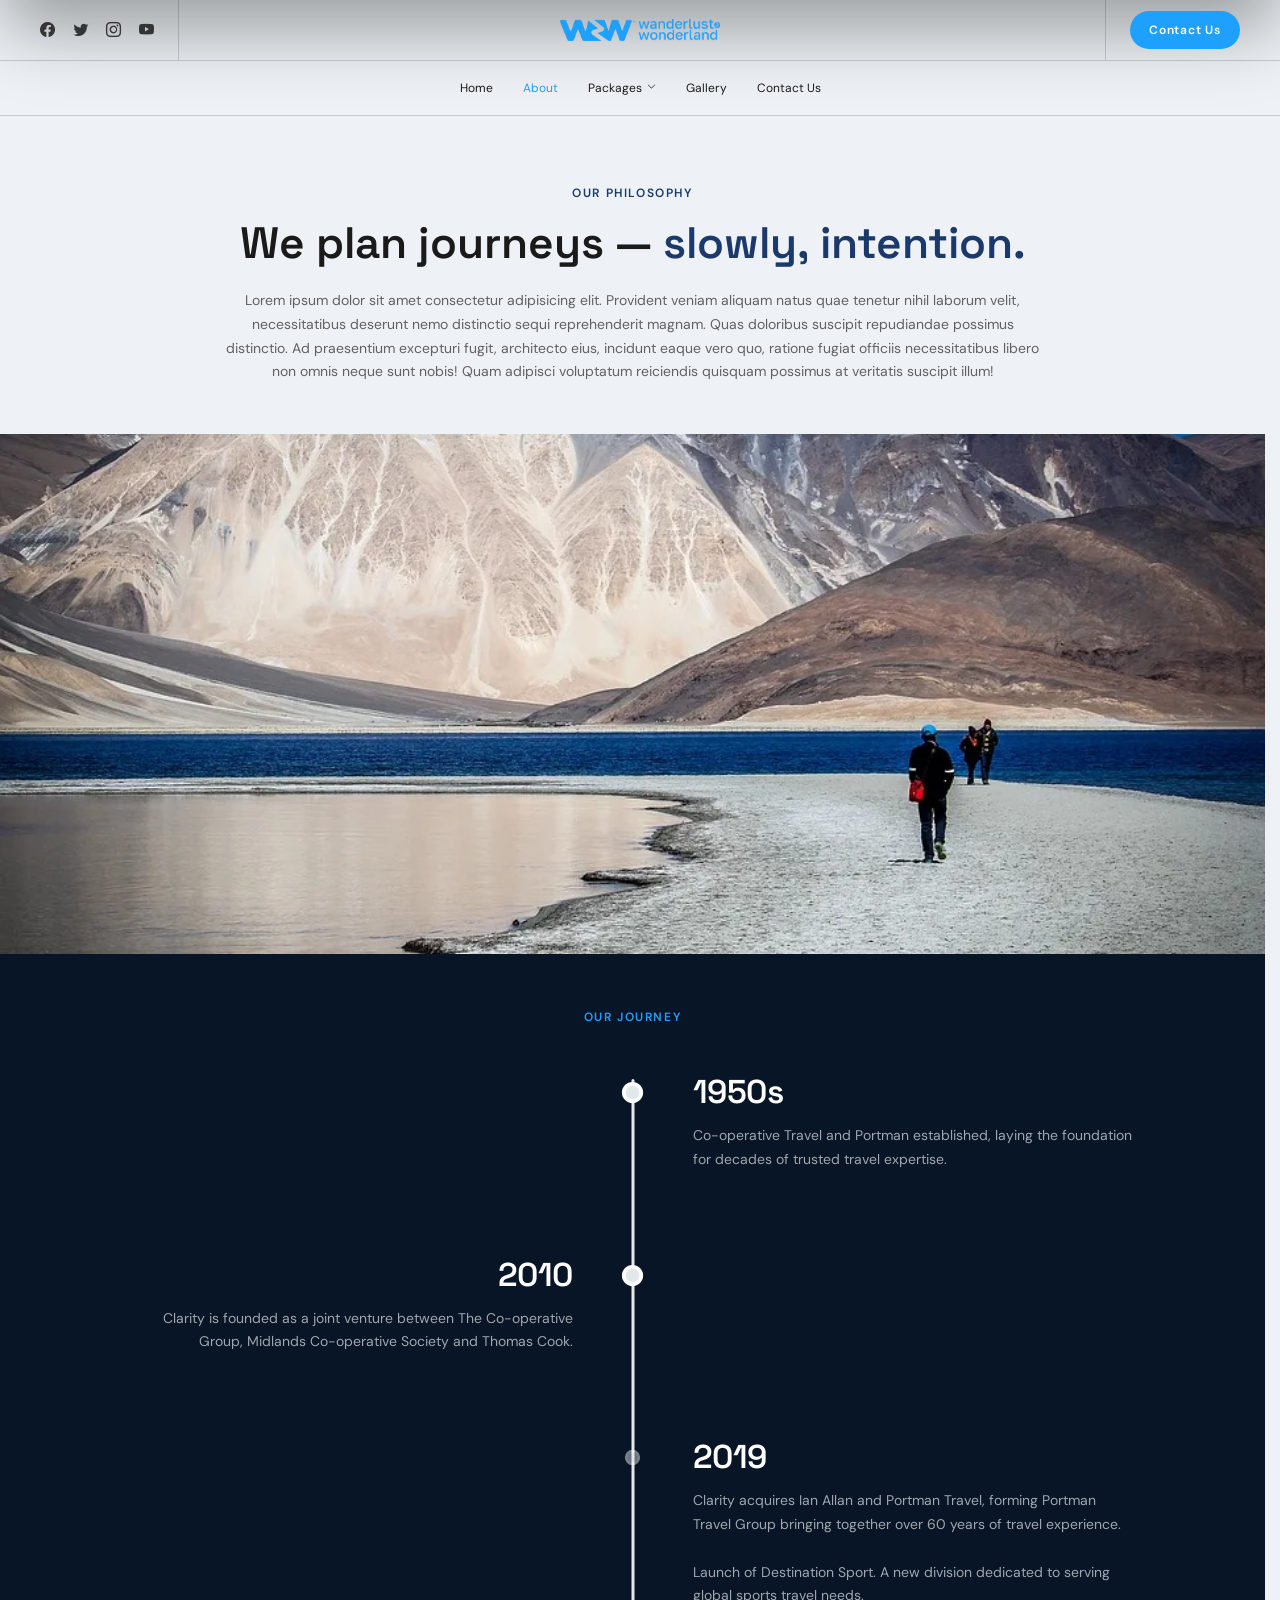
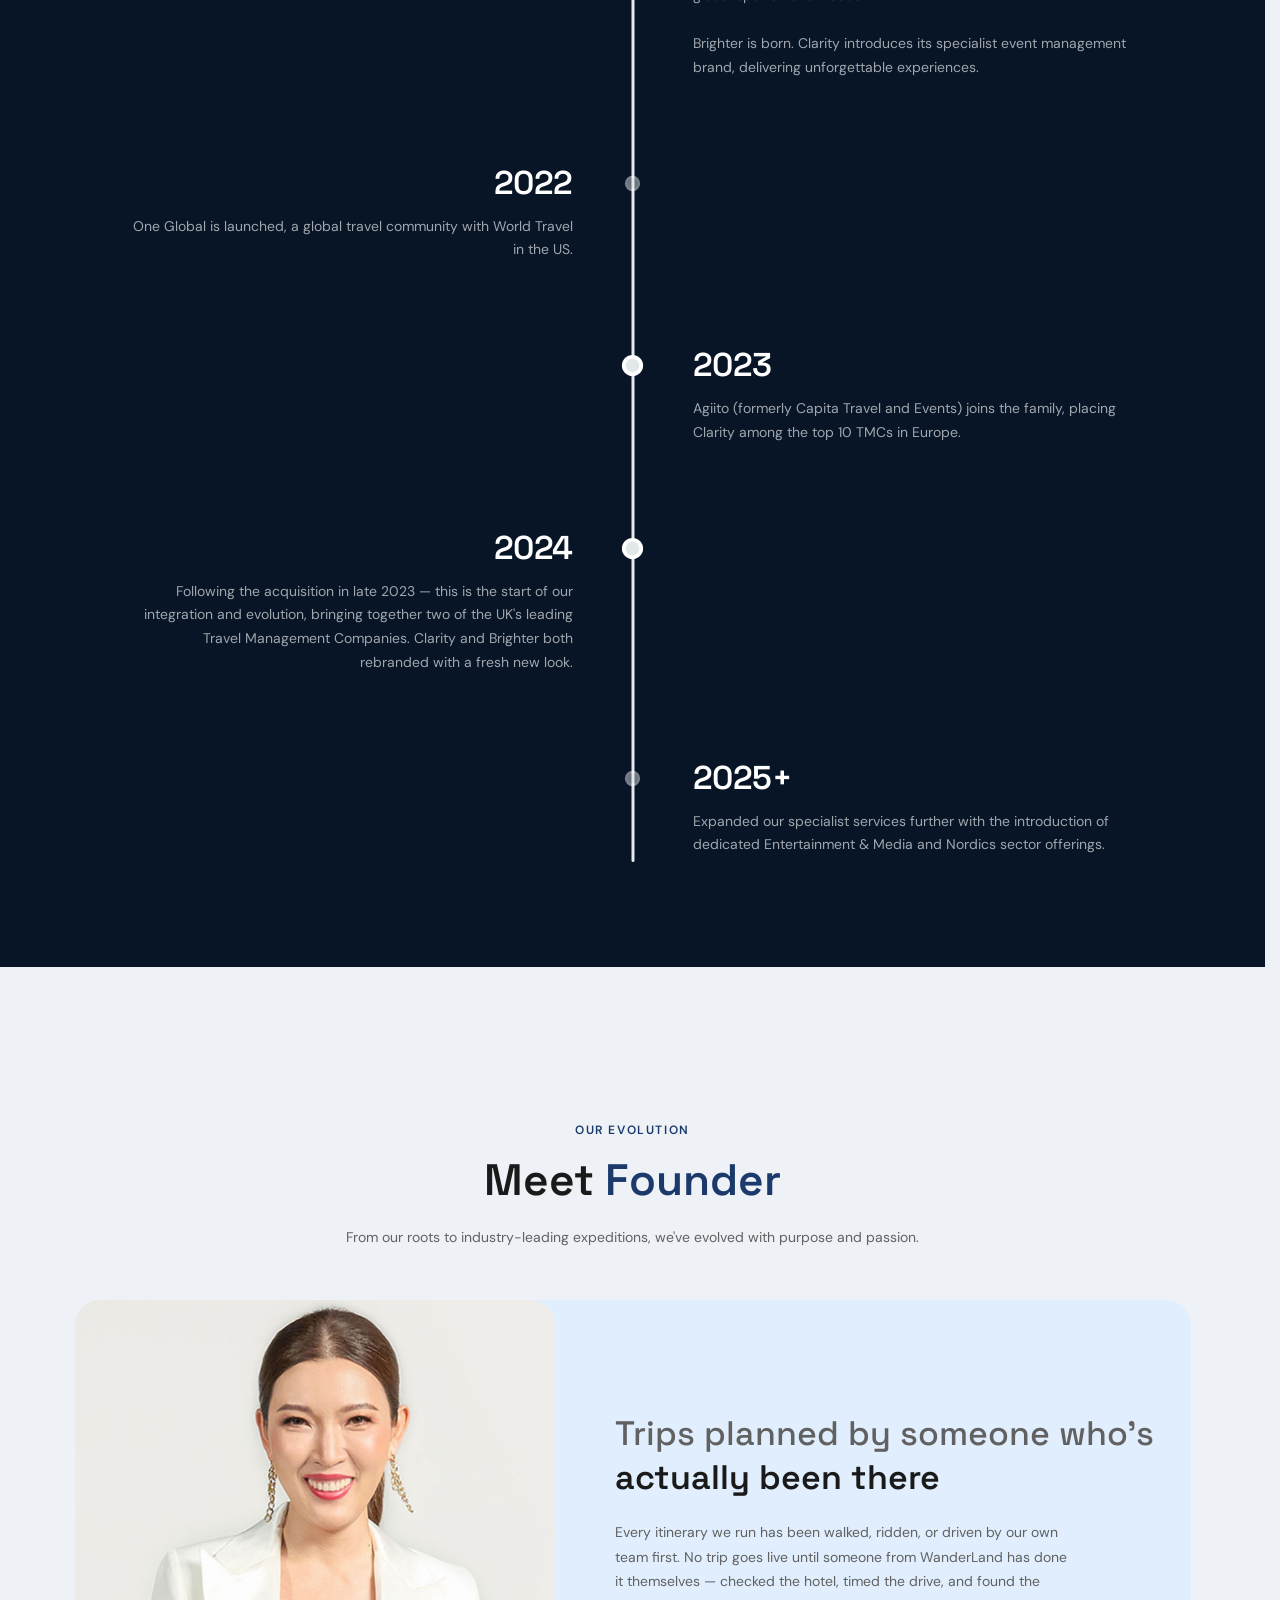
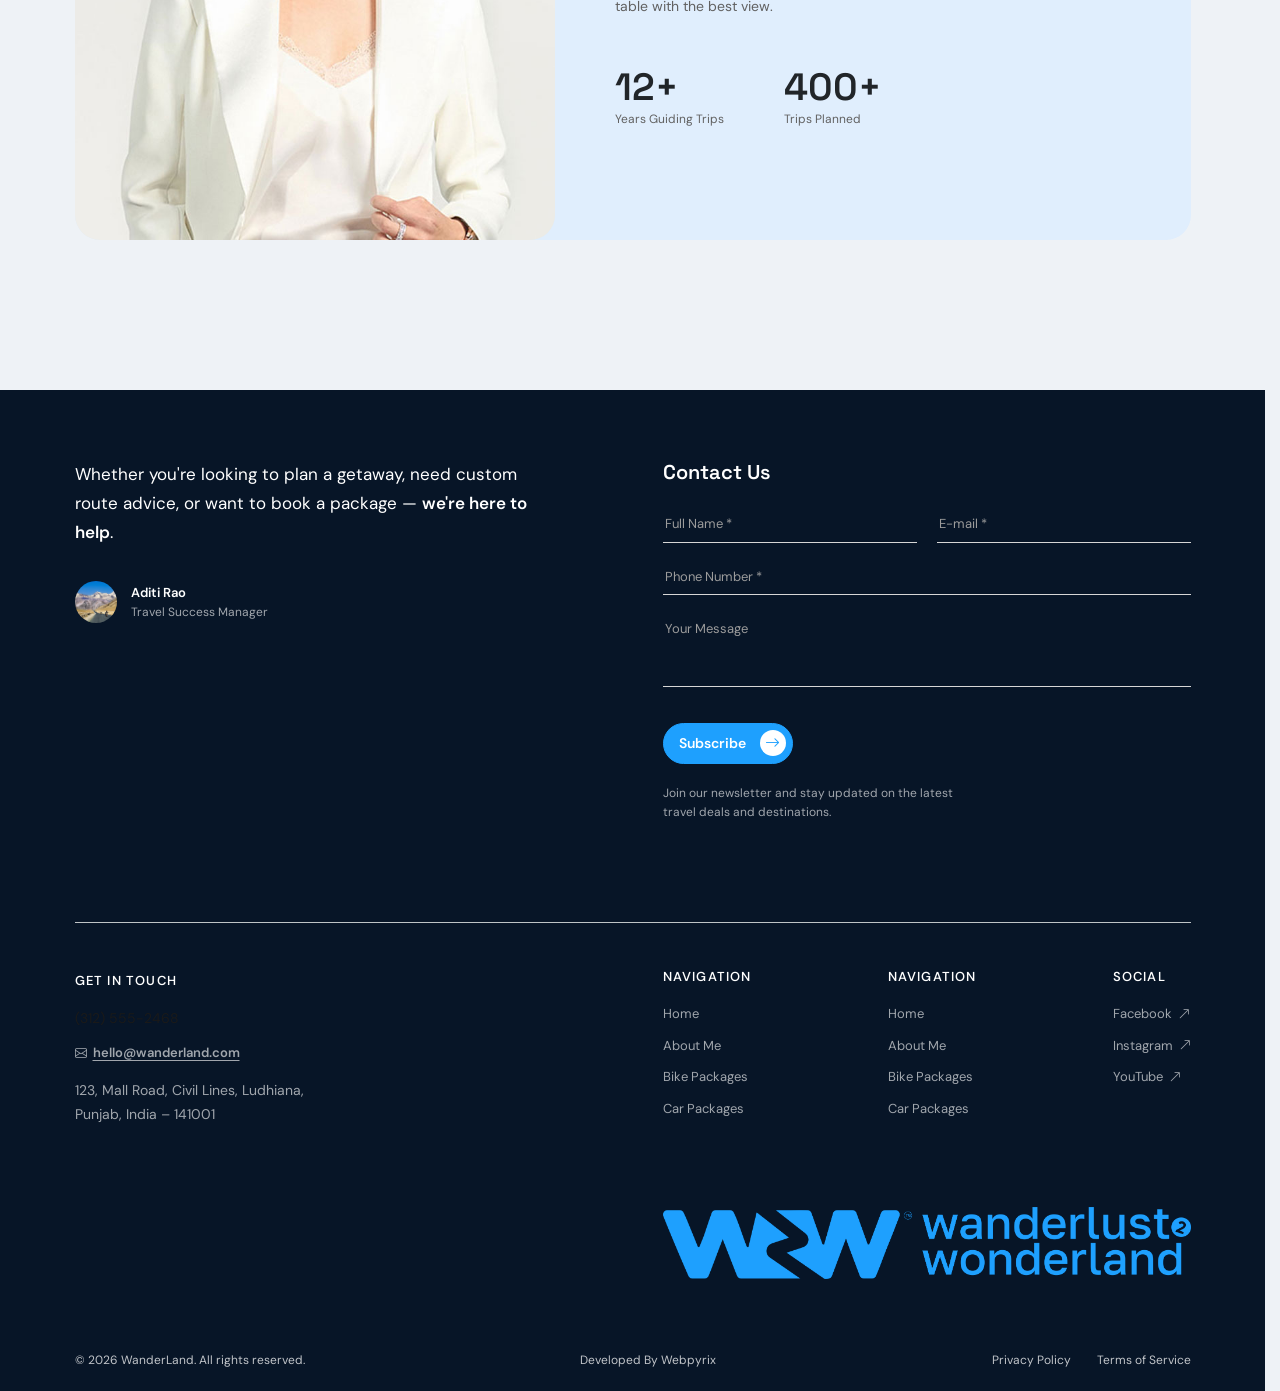
==== commit 4af102ef: "all page responsive" ====
--- a/about.html
+++ b/about.html
@@ -89,14 +89,24 @@
     </div>
     <div class="mega-menu-content">
       <div class="mega-menu-right">
-        <ul class="mega-menu-list">
-          <li><a href="index.html" data-img="./images/img6.jpg">Home</a></li>
-          <li><a href="about.html" data-img="./images/img4.jpg" class="active">About</a></li>
-          <li><a href="package-detail.html" data-img="./images/img1.jpg">Packages</a></li>
-          <li><a href="#" data-img="./images/img9.jpg">Stories</a></li>
-          <li><a href="#" data-img="./images/img5.jpg">Gallery</a></li>
-          <li><a href="contact.html" data-img="./images/img7.jpg">Contact</a></li>
-        </ul>
+     <ul class="mega-menu-list">
+  <li><a href="index.html" data-img="./images/img6.jpg" >Home</a></li>
+  <li><a href="about.html" data-img="./images/img4.jpg" class="active">About</a></li>
+
+  <li class="mega-has-sub">
+    <a href="#" class="mega-sub-trigger" data-img="./images/img1.jpg">
+      Packages <i class="bi bi-chevron-down mega-sub-arrow"></i>
+    </a>
+    <ul class="mega-sub-list">
+      <li><a href="bike-packages.html" data-img="./images/img1.jpg">Bike Packages</a></li>
+      <li><a href="car-packages.html" data-img="./images/img3.jpg">Car Packages</a></li>
+    </ul>
+  </li>
+
+  <li><a href="#" data-img="./images/img9.jpg">Stories</a></li>
+  <li><a href="gallery.html" data-img="./images/img5.jpg">Gallery</a></li>
+  <li><a href="contact.html" data-img="./images/img7.jpg">Contact Us</a></li>
+</ul>
       </div>
 
       <div class="mega-menu-info">
@@ -151,8 +161,11 @@
 
   <style>
     /* ============ 1. ABOUT HERO SECTION STYLES ============ */
+
+   
+
     .about-hero-section {
-        padding: 180px 0 50px;
+        padding: 180px 0 0px;
         text-align: center;
     }
 
@@ -223,7 +236,7 @@
 
       <!-- Reusable Heading (Same class) -->
       <div class="section-heading-center" style="margin-bottom: 14px;">
-        <span class="packages-eyebrow">Our Journey</span>
+        <span class="packages-eyebrow" style="color: var(--primary);">Our Journey</span>
         <!-- <h2>
           A journey built on <span class="heading-highlight">people and progress</span>
         </h2>
@@ -342,8 +355,9 @@
         /* background-color: var(--white); */
         position: relative;
         overflow: hidden;
-        /* background-color: var(--section-color); */
-        border-radius: 80px;
+        background-color: var(--footer-color);
+        padding: 50px 0px 70px;
+   
     }
 
   
@@ -419,7 +433,7 @@
     .journey-row.active .journey-dot {
         opacity: 1;
         background:var(--heading);
-        border: 3px solid var(--section-color);
+        border: 3px solid var(--white);
         /* box-shadow: 0 0 0 2px #1a1a1a, 0 4px 12px rgba(0, 0, 0, 0.25); */
         transform: scale(1.25);
     }
@@ -433,6 +447,7 @@
         line-height: 1.15;
         margin-bottom: 12px;
         letter-spacing: -0.5px;
+        color: var(--white);
     }
 
     .journey-desc {
@@ -450,6 +465,7 @@
     .journey-side-left .journey-desc {
         margin-left: auto;
         max-width: 440px;
+        color: var(--footer-text);
     }
 
     /* Desktop Right side */
@@ -461,6 +477,7 @@
     .journey-side-right .journey-desc {
         margin-right: auto;
         max-width: 440px;
+        color:var(--footer-text);
     }
 
   
@@ -601,35 +618,46 @@
 
 
 
-
 <style>
-
   /* ============================================================
-   RESPONSIVE — ALL SECTIONS (About Hero + Journey Timeline + CEO)
+   RESPONSIVE — ALL SECTIONS (About Hero + Journey Timeline + CEO + Footer)
    ============================================================ */
-
+@media (max-width: 1200px) {
+  .ceo-section {
+    padding: 120px 0px;
+  }
+
+
+}
 @media (max-width: 992px) {
   /* About Hero */
-  .about-hero-section { padding: 130px 0 90px; }
+
   .about-hero-image-card { height: 420px; }
 
   /* Journey Timeline */
-  .journey-timeline-section { padding: 90px 0 120px; }
+
   .journey-row { margin-bottom: 65px; }
 
   /* CEO / Founder */
   .ceo-layout { grid-template-columns: 380px 1fr; gap: 40px; }
   .ceo-img { height: 460px; }
   .ceo-stats { gap: 40px; }
+
+
+  /* Footer */
+  .footer-top { grid-template-columns: 1fr; gap: 40px; }
+  .footer-links-row { grid-template-columns: 1fr; gap: 40px; }
+  .footer-nav { grid-template-columns: repeat(3, 1fr); gap: 20px; }
 }
 
 @media (max-width: 767px) {
   /* About Hero */
-  .about-hero-section { padding: 100px 0 70px; }
+
   .about-hero-image-card { height: 320px; }
+    .about-hero-section { padding: 110px 0 0px; }
 
   /* Journey Timeline */
-  .journey-timeline-section { padding: 70px 0 90px; }
+
   .journey-timeline-body { padding: 10px 15px 30px 42px; }
 
   .journey-line-track {
@@ -692,35 +720,59 @@
   .journey-desc { font-size: 13.5px; line-height: 1.6; color: var(--para); }
 
   /* CEO / Founder */
-  .ceo-section { padding: 0 0 90px; }
+ 
   .ceo-layout {
     grid-template-columns: 1fr;
     gap: 30px;
     text-align: center;
   }
   .ceo-img {
-    max-width: 300px;
-    height: 300px;
-    margin: 0 auto;
+
+    height: 100%;
+ 
   }
   .ceo-text { margin: 0 auto 34px; }
   .ceo-stats { justify-content: center; }
+
+  /* Footer */
+  .footer-person { flex-wrap: wrap; }
+  .footer-form-row { grid-template-columns: 1fr; }
+  .footer-nav { grid-template-columns: 1fr 1fr; }
+  .footer-logo { flex-direction: column; align-items: flex-start; gap: 20px; }
+  .footer-bottom-inner {
+    flex-direction: column;
+    gap: 12px;
+    text-align: center;
+  }
+  .ceo-content{
+    padding: 0px 20px 40px 20px;
+  }
 }
 
 @media (max-width: 576px) {
+    .ceo-section {
+    padding: 90px 0px 110px;
+  }
   /* About Hero */
-  .about-hero-section { padding: 90px 0 60px; }
-  .about-hero-image-card { height: 240px; }
+  .about-hero-section { padding: 100px 0 0px; }
+
 
   /* Journey Timeline */
-  .journey-timeline-body { padding: 10px 12px 24px 36px; }
+  .journey-timeline-body { padding: 10px 12px 24px 34px; }
   .journey-line-track { left: 14px; }
   .journey-center-col { left: -26px; }
 
   /* CEO / Founder */
-  .ceo-img { max-width: 240px; height: 240px; }
+
   .ceo-stats { gap: 28px; }
   .ceo-stat-num { font-size: 26px; }
+
+  /* Footer */
+  .footer-nav { grid-template-columns: 1fr; }
+  .footer-form-row input { font-size: 13px; }
+      .about-hero-image-card {
+        height: 270px;
+      }
 }
 </style>
 
--- a/style/style.css
+++ b/style/style.css
@@ -14,13 +14,16 @@
 
 :root{
     --primary:#1ea0fe;
-    --section-color:#eaf6ff;
-     /* --section-color:#e0eefd; */
-     /* --section-color:#edece8; */
-     --section-color2:#edece8;
+    /* --section-color:#eaf6ff; */
+     --section-color:#e0eefd;
+ 
+     --section-color2:#172f51;
+     /* --section-color2:#fff5ed; */
+
     --heading:#1a1a1a;
     --white:#ffffff;
     --light-white: rgba(255, 255, 255, .85);
+    --highlight:#1b3a6b;
     --para:#616161;
     --para2:#f6f6f6;
     --footer-color:#071527;
@@ -268,7 +271,7 @@
     top: 100%;
     left: 0;
     width: 200px;
-    background: var(--white);
+    background: var(--section-color2);
     box-shadow: 0 20px 50px rgba(20,30,40,.18);
     padding: 0px 0;
     margin-top: 12px;
@@ -308,14 +311,14 @@
 }
 
 .nav-dropdown li:not(:last-child){
-    border-bottom: 1px solid rgba(0, 0, 0, 0.144)
+    border-bottom: 1px solid rgba(241, 240, 240, 0.21)
 }
 
 .nav-dropdown li a{
     display: block;
     padding: 13px 0;
     font-size: 13px;
-    color: #494c50;
+    color: var(--white);
     white-space: nowrap;
     transition: color .15s ease;
 }
@@ -446,7 +449,7 @@
 /* ============ PACKAGES SECTION ============ */
 
 .heading-highlight{
-    color:#1b3a6b;
+    color:var(--highlight);
     /* font-style: italic; */
 }
 
@@ -462,6 +465,7 @@
     padding-bottom: 40px;
     margin-bottom: 40px;
     border-bottom: 1px solid #dfe3e4;
+
 }
 
 .heading-left::before{
@@ -469,7 +473,7 @@
     display:block;
     width: 46px;
     height: 2px;
-    background:#1b3a6b;
+    background:var(--highlight);
 
     margin-bottom: 18px;
 }
@@ -480,7 +484,7 @@
     font-weight: 600;
     letter-spacing: 1.6px;
     text-transform: uppercase;
-    color: #071532;
+    color: var(--highlight);
     margin-bottom: 12px;
 }
 
@@ -703,7 +707,7 @@
 .price-label{
     display:block;
     font-size: 11px;
-    color: var(--footer-text);
+    color: var(--para);
     margin-bottom: 2px;
 }
 
@@ -711,7 +715,7 @@
     display:block;
     font-size: 18px;
     font-weight: 700;
-    color: var(--white);
+    color: var(--heading);
 }
 
 .package-cta{
@@ -897,16 +901,23 @@
     transition: transform .3s cubic-bezier(.22,.8,.32,1),
                 box-shadow .3s ease,
                 border-color .3s ease;
+                background-color: var(--section-color2);
 }
 
 .stat-card:hover{
     transform: translateY(-6px);
-    border-color: rgba(30,160,254,.3);
+    /* border-color: var(--primary); */
     box-shadow: 0 20px 45px rgba(20,30,40,.14);
+}
+.stat-card p{
+    color:var(--light-white);
 }
 
 .stat-card h3{
     font-size: 25px;
+    /* color: var(--highlight); */
+    color: var(--white);
+    
 
     margin-bottom: 4px;
 }
@@ -915,7 +926,7 @@
     display:block;
     font-size: 12px;
     font-weight: 500;
-    color: var(--primary);
+    color: var(--footer-text);
     margin-bottom: 6px;
 }
 
@@ -984,6 +995,7 @@
     line-height: 1.25;
     color: var(--white);
     margin-bottom: 22px;
+    font-style: italic;
 }
 
 .about-text-inner .para{
@@ -995,7 +1007,6 @@
 
 .featured-section{
     padding: 150px 0px;
-    background: var(--footer-color);
 
 }
 
@@ -1006,7 +1017,7 @@
 }
 
 .featured-card{
-    background: #0e1e33;
+    background: var(--white);
     border-radius: var(--card-radius);
     overflow: hidden;
     box-shadow: 0 12px 34px rgba(20,30,40,.08);
@@ -1051,13 +1062,12 @@
 .featured-title{
     font-size: 17px;
     margin-bottom: 10px;
-    color: var(--white);
 }
 
 .featured-duration{
     display:inline-flex;
     gap: 6px;
-    background: var(--section-color);
+    background: var(--para2);
     color: var(--heading);
     font-size: 11px;
     font-weight: 600;
@@ -1078,7 +1088,6 @@
     font-size: 13px;
     line-height: 1.6;
     margin-bottom: 10px;
-    color: var(--footer-text);
 }
 
 .featured-footer{
@@ -1139,13 +1148,11 @@
 }
 
 .season-item.active{
-    border-left-color: #FF8A3D;
+    border-left-color: var(--primary);
     background: rgba(30,160,254,.06);
     /* background-color: #ff8b3d5e; */
 }
-.bi-arrow-right::before{
-    content: #FF8A3D;
-}
+
 
 .season-icon{
     display:flex;
@@ -1163,7 +1170,7 @@
 
 .season-item.active .season-icon{
     background: rgba(30,160,254,.15);
-    color: #FF8A3D;
+    color: var(--primary);
 }
 
 .season-info{
@@ -1461,6 +1468,7 @@
     font-weight: 600;
     line-height: 1.15;
     margin: 12px 0 18px;
+    font-style: italic;
 }
 
 .faq-intro-text{
@@ -1468,7 +1476,7 @@
 }
 
 .faq-contact-card{
-    background: var(--white);
+    background: var(--section-color2);
     border-radius: var(--card-radius);
     padding: 30px 26px;
 }
@@ -1490,10 +1498,12 @@
     font-size: 18px;
     font-weight: 600;
     margin-bottom: 10px;
+    color:var(--white)
 }
 
 .faq-contact-card .para{
     margin-bottom: 22px;
+    color: var(--footer-text);
 }
 
 .faq-list{
@@ -1830,6 +1840,68 @@
 }
 
 /* ============ MEGA MENU ============ */
+
+
+   
+.mega-has-sub {
+    position: relative;
+}
+
+.mega-sub-trigger {
+    display: flex;
+    align-items: center;
+    gap: 12px;
+    cursor: pointer;
+}
+
+.mega-sub-arrow {
+    font-size: 0.5em;
+    transition: transform 0.35s ease;
+    opacity: 0.6;
+}
+
+.mega-has-sub:hover .mega-sub-arrow {
+    transform: rotate(180deg);
+}
+
+.mega-sub-list {
+    list-style: none;
+    max-height: 0;
+    overflow: hidden;
+    opacity: 0;
+    transition: max-height 0.4s ease, opacity 0.3s ease, padding 0.4s ease;
+    padding-left: 28px;
+    border-left: 2px solid rgba(255, 255, 255, 0.15);
+    margin-left: 4px;
+}
+
+.mega-has-sub:hover .mega-sub-list {
+    max-height: 220px;
+    opacity: 1;
+    padding-top: 14px;
+    padding-bottom: 4px;
+}
+
+.mega-sub-list li {
+    margin-bottom: 12px;
+}
+
+.mega-sub-list li:last-child {
+    margin-bottom: 0;
+}
+
+.mega-sub-list li a {
+    font-size: 20px;
+    opacity: 0.65;
+    letter-spacing: 0.3px;
+    transition: opacity 0.25s ease, padding-left 0.25s ease;
+}
+
+.mega-sub-list li a:hover {
+    opacity: 1;
+    padding-left: 6px;
+}
+
 
 .mega-menu{
     position: fixed;
@@ -2081,6 +2153,7 @@
     font-weight: 600;
     line-height: 1.15;
     color: var(--heading);
+    font-style: italic;
 }
 
 .page-header-clean-breadcrumb{
@@ -2111,15 +2184,7 @@
 
 }
 
-@media (max-width: 576px){
-    .page-header-clean{
-        padding: 120px 0 40px;
-    }
-    .page-header-clean-breadcrumb{
-        font-size: 11px;
-        flex-wrap: wrap;
-    }
-}
-
-
-
+
+
+
+
--- a/style/media.css
+++ b/style/media.css
@@ -240,6 +240,11 @@
         .mega-menu-list a {
             font-size: 44px;
         }
+
+
+           .page-header-clean{
+        padding: 110px 0 40px;
+    }
 
 
    
@@ -396,6 +401,14 @@
                     height: 34px;
                     width: 34px;
                 }
+
+                  .page-header-clean{
+        padding: 100px 0 40px;
+    }
+    .page-header-clean-breadcrumb{
+        font-size: 11px;
+        flex-wrap: wrap;
+    }
                 
 
 
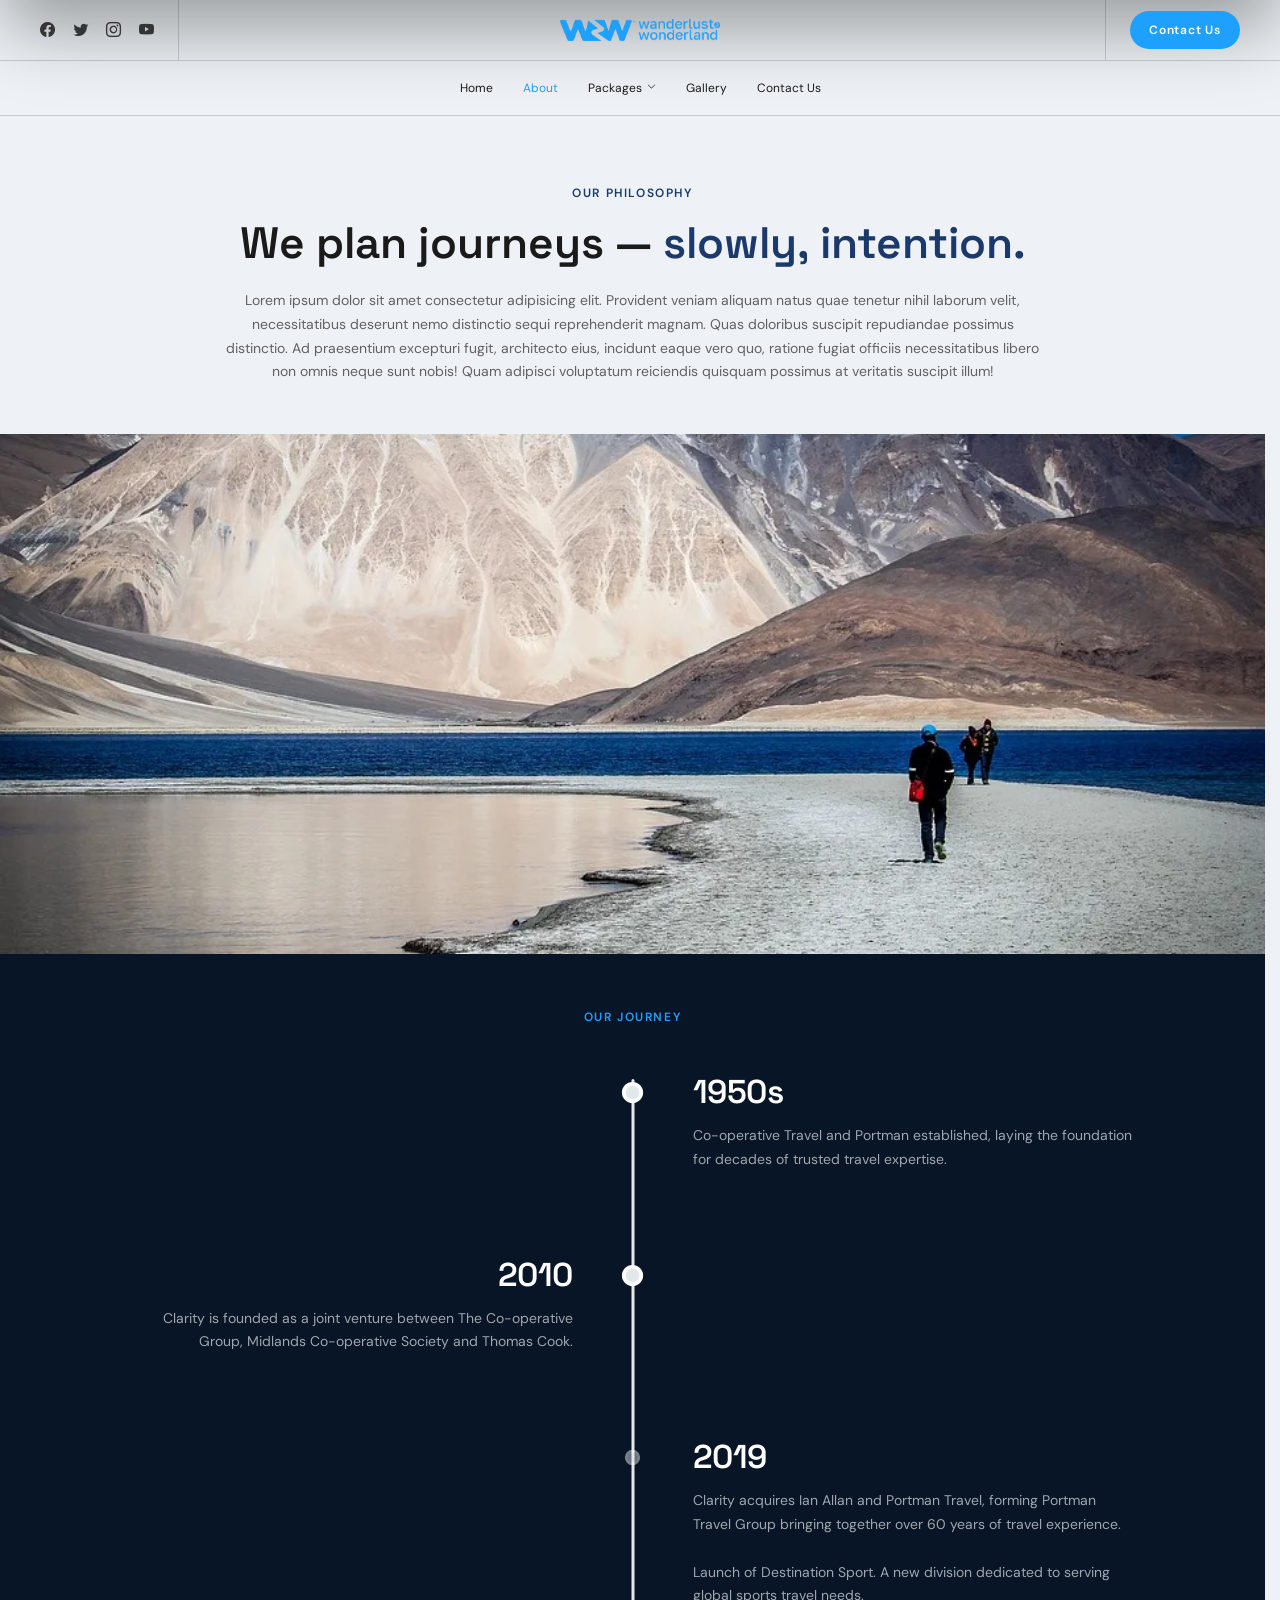
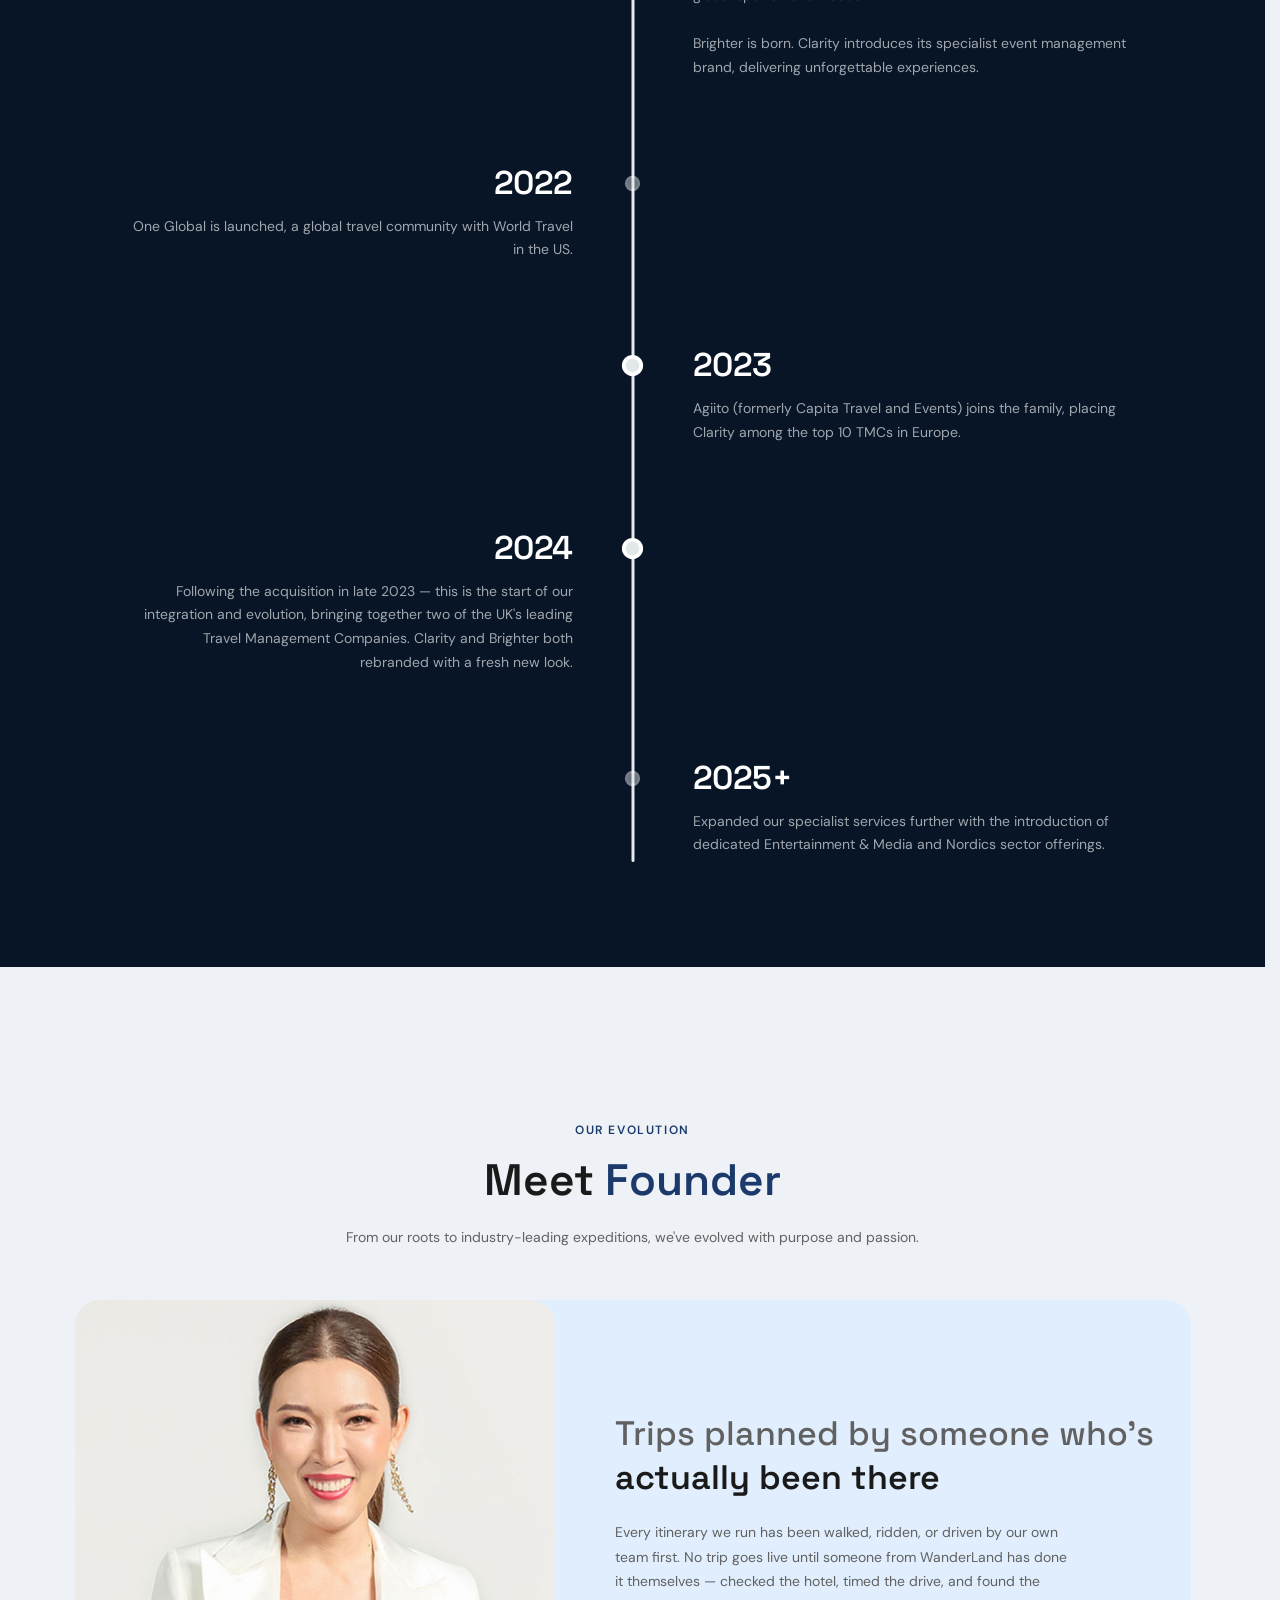
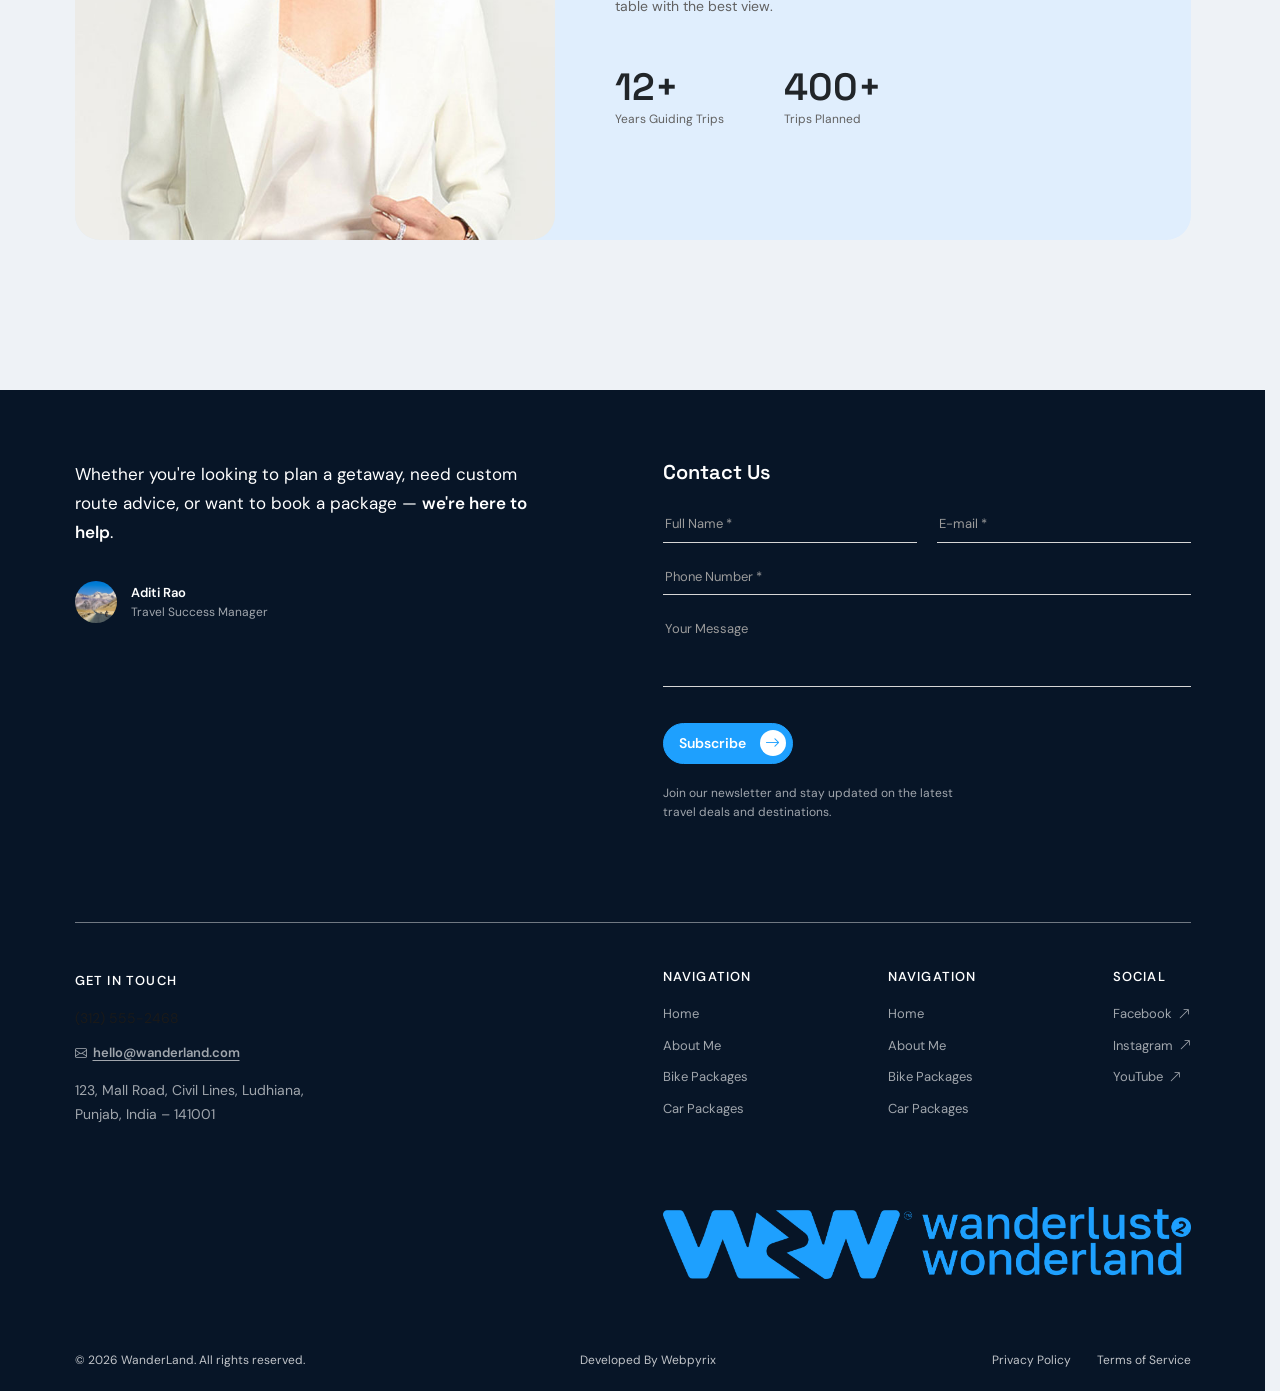
==== commit cfe22704: "all pages responsive" ====
--- a/about.html
+++ b/about.html
@@ -66,7 +66,7 @@
       <li><a href="index.html">Home</a></li>
       <li><a href="about.html" class="active">About</a></li>
       <li class="has-dropdown">
-        <a href="package-detail.html" class="dropdown-trigger">
+        <a href="" class="dropdown-trigger">
           Packages <i class="bi bi-chevron-down dropdown-arrow"></i>
         </a>
         <ul class="nav-dropdown">
@@ -94,7 +94,7 @@
   <li><a href="about.html" data-img="./images/img4.jpg" class="active">About</a></li>
 
   <li class="mega-has-sub">
-    <a href="#" class="mega-sub-trigger" data-img="./images/img1.jpg">
+    <a  class="mega-sub-trigger" data-img="./images/img1.jpg">
       Packages <i class="bi bi-chevron-down mega-sub-arrow"></i>
     </a>
     <ul class="mega-sub-list">
--- a/style/style.css
+++ b/style/style.css
@@ -28,6 +28,8 @@
     --para2:#f6f6f6;
     --footer-color:#071527;
     --footer-text:#ffffff9e;
+      --section-color2-text:#ffffffbe;
+
     --card-radius:25px;
 }
 
@@ -274,7 +276,7 @@
     background: var(--section-color2);
     box-shadow: 0 20px 50px rgba(20,30,40,.18);
     padding: 0px 0;
-    margin-top: 12px;
+    margin-top: 10px;
     opacity: 0;
     visibility: hidden;
     transform: translateY(8px);
@@ -296,7 +298,7 @@
     height: 0;
     border-left: 8px solid transparent;
     border-right: 8px solid transparent;
-    border-bottom: 8px solid var(--white);
+    border-bottom: 8px solid var(--section-color2);
 }
 
 .has-dropdown:hover .nav-dropdown{
@@ -536,7 +538,7 @@
     gap: 12px;
     /* background-color: transparent; */
   
-    border: 1px solid #dfe3e4b4;
+    border: 1px solid #dcdfe0;
     border-radius: 50px;
     padding: 8px;
     /* box-shadow: 0 8px 24px rgba(20,30,40,.06); */
@@ -1503,7 +1505,7 @@
 
 .faq-contact-card .para{
     margin-bottom: 22px;
-    color: var(--footer-text);
+    color: var(--section-color2-text);
 }
 
 .faq-list{
@@ -1718,7 +1720,7 @@
 
 .footer-divider{
     height: 1px;
-    background:#dcdfe0dd;
+    background:#dcdfe07d;
     margin-bottom: 44px;
 }
 
@@ -1857,7 +1859,7 @@
 .mega-sub-arrow {
     font-size: 0.5em;
     transition: transform 0.35s ease;
-    opacity: 0.6;
+    opacity: 0.7;
 }
 
 .mega-has-sub:hover .mega-sub-arrow {
@@ -1892,7 +1894,7 @@
 
 .mega-sub-list li a {
     font-size: 20px;
-    opacity: 0.65;
+    opacity: 0.7;
     letter-spacing: 0.3px;
     transition: opacity 0.25s ease, padding-left 0.25s ease;
 }
--- a/style/media.css
+++ b/style/media.css
@@ -319,7 +319,7 @@
             gap: 30px;
        }
        .footer-divider {
-        margin-bottom: 25px;
+        margin-bottom: 30px;
         
        }
         .packages-heading{
@@ -409,6 +409,10 @@
         font-size: 11px;
         flex-wrap: wrap;
     }
+    .mega-sub-arrow {
+        font-size: 20px;
+    }
+    
                 
 
 
@@ -426,7 +430,7 @@
 
 @media (max-width: 480px){
 
-    .logo img{ width: 105px; }
+    .logo img{ width: 1px; }
   
     .btn-contact .btn-text{
         white-space: nowrap;
@@ -482,9 +486,7 @@
         .footer-bottom-inner span ,.webpyrix,.footer-bottom-links a{
             font-size: 11px;
         }
-        .top-bar-inner {
-            height: 55px;
-        }
+      
         .packages-padding{
             padding-right: 12px;
             padding-left: 12px;
